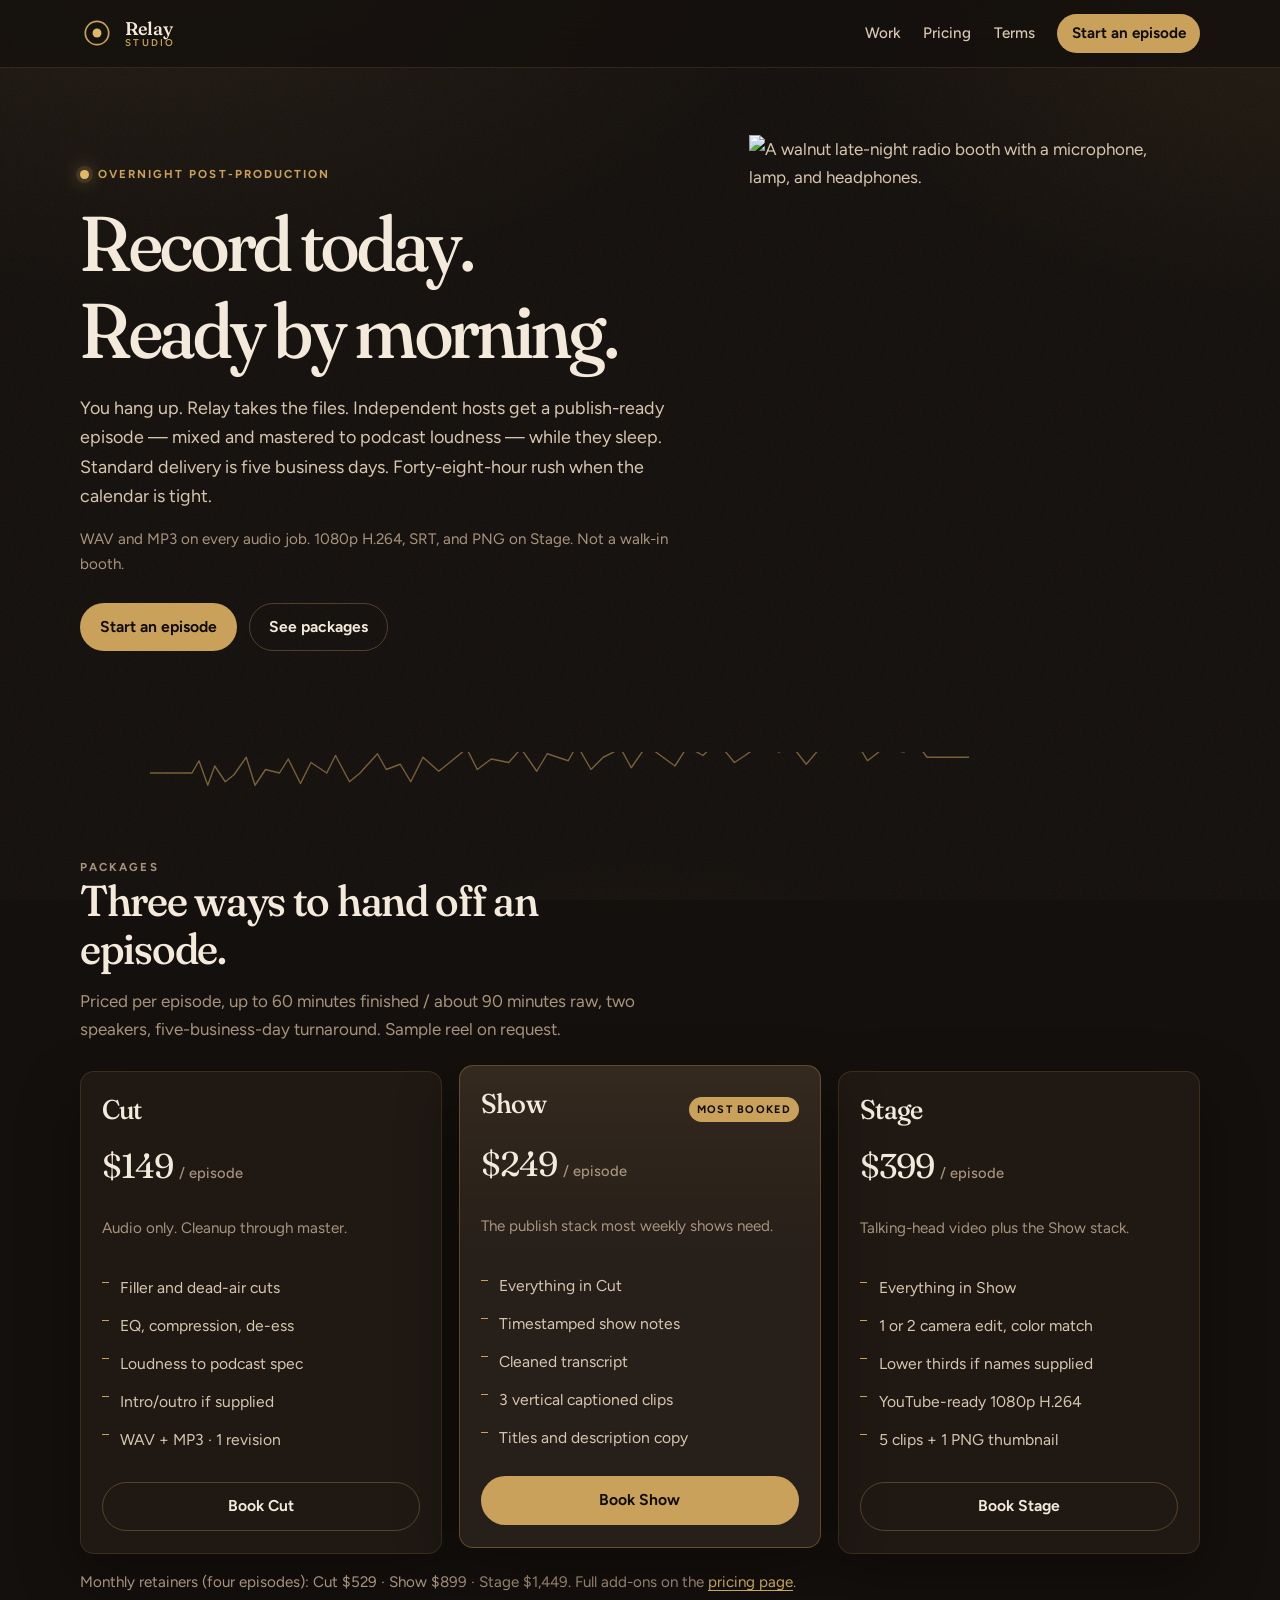
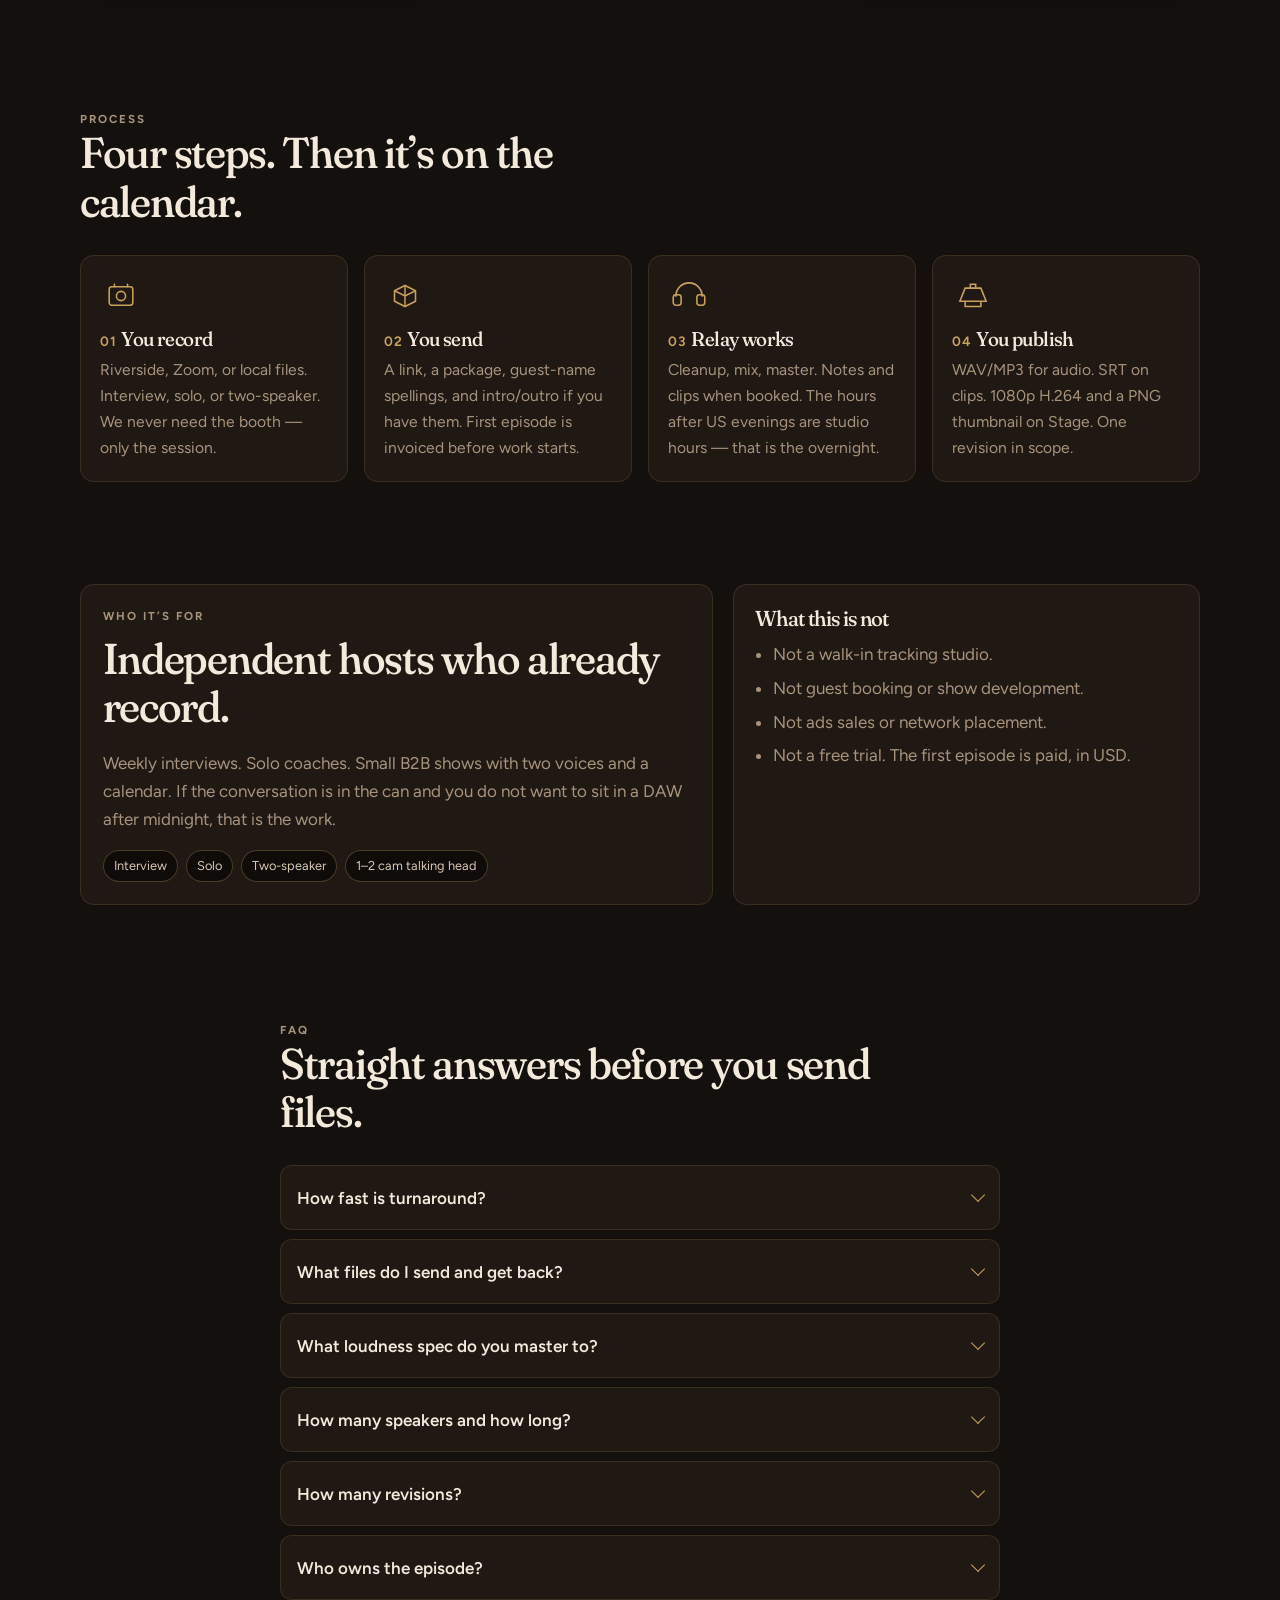
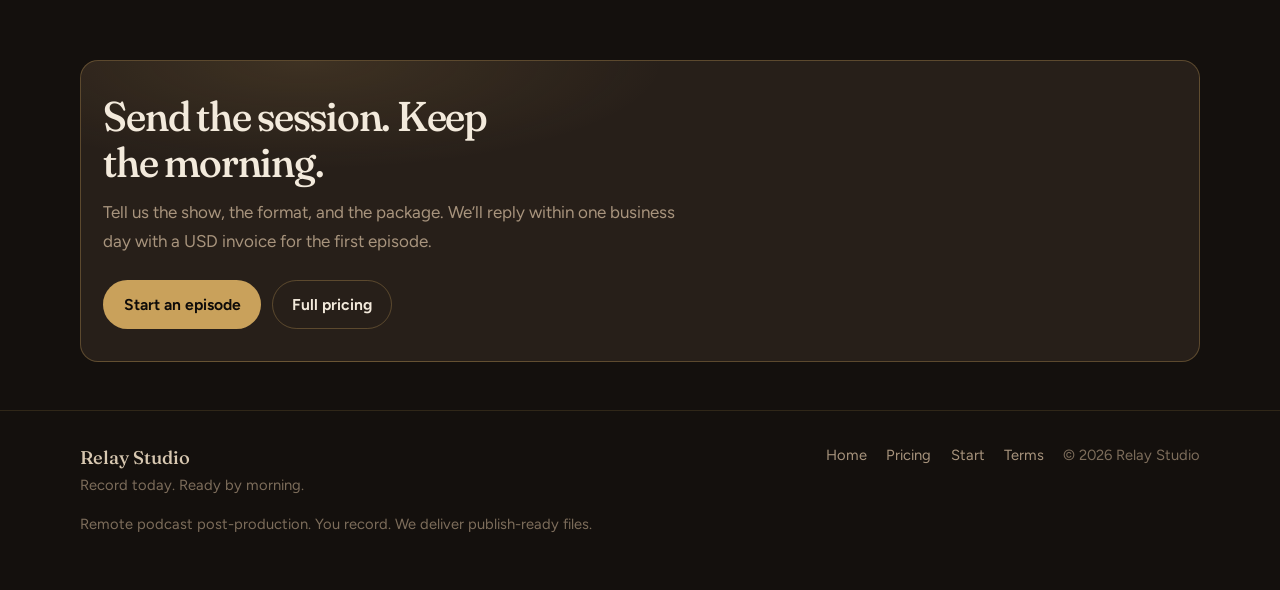
==== index.html @ 802b8adc "Relay Studio podcast production site" ====
<!DOCTYPE html>
<html lang="en">
<head>
  <meta charset="utf-8">
  <meta name="viewport" content="width=device-width, initial-scale=1">
  <title>Relay Studio — Record today. Ready by morning.</title>
  <meta name="description" content="Overnight podcast post-production for independent US hosts. Audio edit, mix, and master to podcast loudness. Notes, clips, and talking-head video when you need them.">
  <meta name="theme-color" content="#14100d">
  <meta property="og:title" content="Relay Studio — Record today. Ready by morning.">
  <meta property="og:description" content="Publish-ready episodes for independent hosts. Mix, master, notes, and clips — delivered on a five-day clock, or in 48 hours.">
  <meta property="og:type" content="website">
  <meta property="og:image" content="og-image.svg">
  <meta name="twitter:card" content="summary">
  <link rel="icon" href="favicon.svg" type="image/svg+xml">
  <link rel="preconnect" href="https://fonts.googleapis.com">
  <link rel="preconnect" href="https://fonts.gstatic.com" crossorigin>
  <link href="https://fonts.googleapis.com/css2?family=Figtree:wght@400;500;600;700&family=Fraunces:opsz,wght,SOFT,WONK@9..144,500;9..144,600;36,500,50,0.7;144,500,60,0.85&display=swap" rel="stylesheet">
  <link rel="stylesheet" href="styles.css">
  <script type="application/ld+json">
  {
    "@context": "https://schema.org",
    "@type": "ProfessionalService",
    "name": "Relay Studio",
    "description": "Remote podcast post-production for independent hosts. Audio edit, mix, master, show notes, clips, and talking-head video.",
    "areaServed": "US",
    "priceRange": "$$"
  }
  </script>
</head>
<body>
  <a class="skip" href="#main">Skip to content</a>
  <header class="site-header">
    <div class="wrap">
      <a class="brand" href="index.html">
        <svg class="brand-mark" viewBox="0 0 32 32" aria-hidden="true">
          <circle cx="16" cy="16" r="11" fill="none" stroke="#c9a15b" stroke-width="1.6"/>
          <circle cx="16" cy="16" r="4.2" fill="#e0b86a"/>
        </svg>
        <span class="brand-name"><strong>Relay</strong><span>Studio</span></span>
      </a>
      <button class="nav-toggle" type="button" data-nav-toggle aria-expanded="false" aria-controls="site-nav" aria-label="Open menu">
        <svg viewBox="0 0 18 18" fill="none" aria-hidden="true"><path d="M3 5h12M3 9h12M3 13h12" stroke="currentColor" stroke-width="1.6" stroke-linecap="round"/></svg>
      </button>
      <nav class="nav" id="site-nav" aria-label="Primary">
        <a href="#work">Work</a>
        <a href="pricing.html">Pricing</a>
        <a href="terms.html">Terms</a>
        <a class="nav-cta" href="start.html">Start an episode</a>
      </nav>
    </div>
  </header>

  <main id="main">
    <section class="hero">
      <div class="wrap hero-grid">
        <div>
          <p class="eyebrow"><span class="lamp" aria-hidden="true"></span> Overnight post-production</p>
          <h1>Record today.<br>Ready by morning.</h1>
          <p class="lede">You hang up. Relay takes the files. Independent hosts get a publish-ready episode — mixed and mastered to podcast loudness — while they sleep. Standard delivery is five business days. Forty-eight-hour rush when the calendar is tight.</p>
          <p class="fine">WAV and MP3 on every audio job. 1080p H.264, SRT, and PNG on Stage. Not a walk-in booth.</p>
          <div class="actions">
            <a class="btn btn-gold" href="start.html">Start an episode</a>
            <a class="btn btn-ghost" href="pricing.html">See packages</a>
          </div>
        </div>
        <div class="hero-art">
          <img src="assets/booth.svg" width="480" height="540" alt="A walnut late-night radio booth with a microphone, lamp, and headphones.">
        </div>
      </div>
    </section>

    <div class="wave-break" aria-hidden="true">
      <svg viewBox="0 0 1120 48" fill="none"><path d="M0 24h48l8-14 10 28 8-22 12 18 10-8 14-20 10 32 12-18 16 4 10-16 14 28 12-24 18 12 10-20 16 30 12-10 20-22 10 18 16-6 12 20 14-28 18 16 10-8 22-18 12 24 16-12 20 4 14-16 18 26 12-20 24 8 10-18 16 28 14-14 20-10 12 22 18-26 10 8 22 16 14-22 18 10 16-16 20 24 12-8 28-20 10 16 18-4 14 18 22-26 16 10 20-8 12 20 18-14 24 4 10-16 16 22h48" stroke="currentColor" stroke-width="1.6" stroke-linejoin="round"/></svg>
    </div>

    <section class="section" id="work">
      <div class="wrap">
        <div class="section-head">
          <p class="kicker">Packages</p>
          <h2>Three ways to hand off an episode.</h2>
          <p>Priced per episode, up to 60 minutes finished / about 90 minutes raw, two speakers, five-business-day turnaround. Sample reel on request.</p>
        </div>
        <div class="pkg-grid">
          <article class="pkg">
            <div class="pkg-top"><h3>Cut</h3></div>
            <p class="price">$149 <small>/ episode</small></p>
            <p class="muted">Audio only. Cleanup through master.</p>
            <ul>
              <li>Filler and dead-air cuts</li>
              <li>EQ, compression, de-ess</li>
              <li>Loudness to podcast spec</li>
              <li>Intro/outro if supplied</li>
              <li>WAV + MP3 · 1 revision</li>
            </ul>
            <a class="btn btn-ghost" href="start.html">Book Cut</a>
          </article>
          <article class="pkg featured">
            <div class="pkg-top"><h3>Show</h3><span class="badge">Most booked</span></div>
            <p class="price">$249 <small>/ episode</small></p>
            <p class="muted">The publish stack most weekly shows need.</p>
            <ul>
              <li>Everything in Cut</li>
              <li>Timestamped show notes</li>
              <li>Cleaned transcript</li>
              <li>3 vertical captioned clips</li>
              <li>Titles and description copy</li>
            </ul>
            <a class="btn btn-gold" href="start.html">Book Show</a>
          </article>
          <article class="pkg">
            <div class="pkg-top"><h3>Stage</h3></div>
            <p class="price">$399 <small>/ episode</small></p>
            <p class="muted">Talking-head video plus the Show stack.</p>
            <ul>
              <li>Everything in Show</li>
              <li>1 or 2 camera edit, color match</li>
              <li>Lower thirds if names supplied</li>
              <li>YouTube-ready 1080p H.264</li>
              <li>5 clips + 1 PNG thumbnail</li>
            </ul>
            <a class="btn btn-ghost" href="start.html">Book Stage</a>
          </article>
        </div>
        <p class="fine">Monthly retainers (four episodes): Cut $529 · Show $899 · Stage $1,449. Full add-ons on the <a href="pricing.html">pricing page</a>.</p>
      </div>
    </section>

    <section class="section">
      <div class="wrap">
        <div class="section-head">
          <p class="kicker">Process</p>
          <h2>Four steps. Then it’s on the calendar.</h2>
        </div>
        <ol class="steps">
          <li class="step">
            <svg class="step-icon" viewBox="0 0 64 64" fill="none" aria-hidden="true">
              <rect x="14" y="18" width="36" height="28" rx="4" stroke="currentColor" stroke-width="2.4"/>
              <circle cx="32" cy="32" r="7" stroke="currentColor" stroke-width="2.4"/>
              <path d="M22 18v-4M42 18v-4" stroke="currentColor" stroke-width="2.4" stroke-linecap="round"/>
            </svg>
            <h3>You record</h3>
            <p>Riverside, Zoom, or local files. Interview, solo, or two-speaker. We never need the booth — only the session.</p>
          </li>
          <li class="step">
            <svg class="step-icon" viewBox="0 0 64 64" fill="none" aria-hidden="true">
              <path d="M16 40V24l16-8 16 8v16l-16 8-16-8z" stroke="currentColor" stroke-width="2.4"/>
              <path d="M32 16v32M16 24l16 8 16-8" stroke="currentColor" stroke-width="2.2"/>
            </svg>
            <h3>You send</h3>
            <p>A link, a package, guest-name spellings, and intro/outro if you have them. First episode is invoiced before work starts.</p>
          </li>
          <li class="step">
            <svg class="step-icon" viewBox="0 0 64 64" fill="none" aria-hidden="true">
              <path d="M12 32c0-11 9-20 20-20s20 9 20 20" stroke="currentColor" stroke-width="2.6" stroke-linecap="round"/>
              <rect x="8" y="30" width="12" height="16" rx="4" stroke="currentColor" stroke-width="2.4"/>
              <rect x="44" y="30" width="12" height="16" rx="4" stroke="currentColor" stroke-width="2.4"/>
            </svg>
            <h3>Relay works</h3>
            <p>Cleanup, mix, master. Notes and clips when booked. The hours after US evenings are studio hours — that is the overnight.</p>
          </li>
          <li class="step">
            <svg class="step-icon" viewBox="0 0 64 64" fill="none" aria-hidden="true">
              <path d="M12 40l8-20h24l8 20H12z" stroke="currentColor" stroke-width="2.4"/>
              <path d="M20 40v8h24v-8M28 20v-6h8v6" stroke="currentColor" stroke-width="2.4"/>
            </svg>
            <h3>You publish</h3>
            <p>WAV/MP3 for audio. SRT on clips. 1080p H.264 and a PNG thumbnail on Stage. One revision in scope.</p>
          </li>
        </ol>
      </div>
    </section>

    <section class="section">
      <div class="wrap split">
        <div class="panel">
          <p class="kicker">Who it’s for</p>
          <h2>Independent hosts who already record.</h2>
          <p>Weekly interviews. Solo coaches. Small B2B shows with two voices and a calendar. If the conversation is in the can and you do not want to sit in a DAW after midnight, that is the work.</p>
          <div class="formats">
            <span class="chip">Interview</span>
            <span class="chip">Solo</span>
            <span class="chip">Two-speaker</span>
            <span class="chip">1–2 cam talking head</span>
          </div>
        </div>
        <div class="panel">
          <h3>What this is not</h3>
          <ul>
            <li>Not a walk-in tracking studio.</li>
            <li>Not guest booking or show development.</li>
            <li>Not ads sales or network placement.</li>
            <li>Not a free trial. The first episode is paid, in USD.</li>
          </ul>
        </div>
      </div>
    </section>

    <section class="section">
      <div class="wrap-narrow">
        <div class="section-head">
          <p class="kicker">FAQ</p>
          <h2>Straight answers before you send files.</h2>
        </div>
        <div class="faq">
          <details>
            <summary>How fast is turnaround?</summary>
            <p>Five business days from a complete handoff — files, names, and package. 48-hour rush is +40%. Relay works the hours after US evenings; that coverage is how rush can land the next morning.</p>
          </details>
          <details>
            <summary>What files do I send and get back?</summary>
            <p>Send a Riverside or Zoom link, or local WAV/MP3/video. Cut returns mixed WAV + MP3, loudness-matched for podcasts, with intro/outro if supplied. Show adds timestamped notes, a cleaned transcript, titles/description, and three vertical captioned clips (MP4 + SRT). Stage adds a 1080p H.264 talking-head master, five clips, and one PNG thumbnail.</p>
          </details>
          <details>
            <summary>What loudness spec do you master to?</summary>
            <p>Common podcast loudness: about −16 LUFS stereo / −19 LUFS mono, true peak under −1 dBTP. Video masters follow YouTube-safe peaks.</p>
          </details>
          <details>
            <summary>How many speakers and how long?</summary>
            <p>Packages assume two speakers and up to 60 minutes finished (about 90 minutes raw). Extra speaker or extra camera is +$79. Extra 30 minutes of raw is +$45.</p>
          </details>
          <details>
            <summary>How many revisions?</summary>
            <p>One revision is in scope. Mix notes and small picture cuts — not a recut of the conversation. Further rounds are quoted.</p>
          </details>
          <details>
            <summary>Who owns the episode?</summary>
            <p>You do. Relay keeps project files for 30 days, then discards them. See <a href="terms.html">terms</a>.</p>
          </details>
        </div>
      </div>
    </section>

    <div class="wrap">
      <section class="cta-band" aria-labelledby="cta-title">
        <h2 id="cta-title">Send the session. Keep the morning.</h2>
        <p>Tell us the show, the format, and the package. We’ll reply within one business day with a USD invoice for the first episode.</p>
        <div class="actions">
          <a class="btn btn-gold" href="start.html">Start an episode</a>
          <a class="btn btn-ghost" href="pricing.html">Full pricing</a>
        </div>
      </section>
    </div>
  </main>

  <footer class="site-footer">
    <div class="wrap foot-grid">
      <div class="foot-brand">
        <strong>Relay Studio</strong>
        Record today. Ready by morning.
        <p>Remote podcast post-production. You record. We deliver publish-ready files.</p>
      </div>
      <nav class="foot-links" aria-label="Footer">
        <a href="index.html">Home</a>
        <a href="pricing.html">Pricing</a>
        <a href="start.html">Start</a>
        <a href="terms.html">Terms</a>
        <span>© <span data-year>2026</span> Relay Studio</span>
      </nav>
    </div>
  </footer>
  <script src="app.js"></script>
</body>
</html>
---- styles.css ----
/* Relay Studio — late-night booth, not a grid, not hospitality cream */
:root {
  --bg: #14100d;
  --bg-deep: #0e0b09;
  --panel: #1f1813;
  --panel-2: #271f19;
  --panel-3: #2f261e;
  --ink: #f3eadc;
  --ink-soft: #d7c7b0;
  --ink-dim: #a8947d;
  --ink-mute: #7d6d5b;
  --gold: #c9a15b;
  --gold-2: #e0b86a;
  --gold-3: #8f6e34;
  --gold-deep: #5c4520;
  --line: rgba(201, 161, 91, 0.16);
  --line-2: rgba(201, 161, 91, 0.32);
  --shadow: 0 24px 60px rgba(0, 0, 0, 0.38);
  --serif: "Fraunces", "Iowan Old Style", "Palatino Linotype", Palatino, serif;
  --sans: "Figtree", "Source Sans 3", "Segoe UI", system-ui, sans-serif;
  --max: 1120px;
  --radius: 14px;
  --header: 4.25rem;
}

*,
*::before,
*::after {
  box-sizing: border-box;
}

html {
  scroll-behavior: smooth;
}

body {
  margin: 0;
  min-height: 100%;
  font-family: var(--sans);
  font-size: 1.0625rem;
  line-height: 1.65;
  color: var(--ink-soft);
  background: var(--bg);
  -webkit-font-smoothing: antialiased;
  text-rendering: optimizeLegibility;
}

body::before {
  content: "";
  position: fixed;
  inset: 0;
  pointer-events: none;
  z-index: 0;
  background:
    radial-gradient(1200px 700px at 12% -10%, rgba(201, 161, 91, 0.09), transparent 55%),
    radial-gradient(900px 600px at 100% 0%, rgba(92, 69, 32, 0.22), transparent 50%),
    radial-gradient(800px 500px at 50% 120%, rgba(201, 161, 91, 0.05), transparent 45%),
    var(--bg);
}

body::after {
  content: "";
  position: fixed;
  inset: 0;
  pointer-events: none;
  z-index: 1;
  opacity: 0.045;
  background-image: url("data:image/svg+xml;utf8,<svg xmlns='http://www.w3.org/2000/svg' width='160' height='160'><filter id='n'><feTurbulence type='fractalNoise' baseFrequency='0.85' numOctaves='4' stitchTiles='stitch'/></filter><rect width='100%' height='100%' filter='url(%23n)'/></svg>");
}

img,
svg {
  max-width: 100%;
  display: block;
}

a {
  color: var(--gold-2);
  text-decoration-thickness: 1px;
  text-underline-offset: 0.18em;
}

a:hover {
  color: var(--ink);
}

:focus-visible {
  outline: 2px solid var(--gold);
  outline-offset: 3px;
}

.skip {
  position: absolute;
  left: 1rem;
  top: -4rem;
  z-index: 80;
  background: var(--gold);
  color: var(--bg-deep);
  padding: 0.55rem 0.9rem;
  font-weight: 600;
  border-radius: 8px;
}

.skip:focus {
  top: 1rem;
}

.wrap {
  width: min(var(--max), calc(100% - 2rem));
  margin-inline: auto;
}

.wrap-narrow {
  width: min(720px, calc(100% - 2rem));
  margin-inline: auto;
}

/* Header */
.site-header {
  position: sticky;
  top: 0;
  z-index: 50;
  height: var(--header);
  display: flex;
  align-items: center;
  border-bottom: 1px solid var(--line);
  background: rgba(20, 16, 13, 0.78);
  backdrop-filter: blur(16px) saturate(1.2);
}

.site-header .wrap {
  display: flex;
  align-items: center;
  justify-content: space-between;
  gap: 1rem;
  width: min(var(--max), calc(100% - 2rem));
}

.brand {
  display: flex;
  align-items: center;
  gap: 0.7rem;
  color: var(--ink);
  text-decoration: none;
}

.brand:hover {
  color: var(--ink);
}

.brand-mark {
  width: 34px;
  height: 34px;
  flex: 0 0 auto;
}

.brand-name {
  display: flex;
  flex-direction: column;
  line-height: 1.05;
}

.brand-name strong {
  font-family: var(--serif);
  font-weight: 550;
  font-size: 1.15rem;
  letter-spacing: -0.02em;
  font-variation-settings: "SOFT" 40, "WONK" 0.4, "opsz" 36;
}

.brand-name span {
  font-size: 0.62rem;
  letter-spacing: 0.22em;
  text-transform: uppercase;
  color: var(--gold);
  font-weight: 600;
}

.nav-toggle {
  display: inline-flex;
  align-items: center;
  justify-content: center;
  width: 2.6rem;
  height: 2.6rem;
  border: 1px solid var(--line-2);
  background: var(--panel);
  color: var(--ink);
  border-radius: 8px;
  cursor: pointer;
}

.nav-toggle svg {
  width: 18px;
  height: 18px;
}

.nav {
  display: none;
  align-items: center;
  gap: 1.4rem;
}

.nav a {
  color: var(--ink-soft);
  text-decoration: none;
  font-size: 0.95rem;
  font-weight: 500;
}

.nav a:hover,
.nav a[aria-current="page"] {
  color: var(--ink);
}

.nav a[aria-current="page"] {
  box-shadow: inset 0 -1px 0 var(--gold);
}

.nav .nav-cta {
  display: inline-flex;
  align-items: center;
  padding: 0.45rem 0.9rem;
  border-radius: 999px;
  background: var(--gold);
  color: var(--bg-deep);
  font-weight: 650;
  text-decoration: none;
  box-shadow: none;
}

.nav .nav-cta:hover {
  background: var(--gold-2);
  color: var(--bg-deep);
}

body.nav-open .nav {
  display: flex;
  position: absolute;
  top: var(--header);
  left: 0;
  right: 0;
  flex-direction: column;
  align-items: stretch;
  gap: 0;
  padding: 0.5rem 1rem 1rem;
  background: rgba(20, 16, 13, 0.96);
  border-bottom: 1px solid var(--line);
}

body.nav-open .nav a {
  padding: 0.75rem 0.4rem;
  border-bottom: 1px solid var(--line);
}

body.nav-open .nav .nav-cta {
  margin-top: 0.6rem;
  justify-content: center;
  border-bottom: 0;
}

@media (min-width: 860px) {
  .nav-toggle {
    display: none;
  }

  .nav {
    display: flex;
  }
}

/* Buttons */
.btn {
  display: inline-flex;
  align-items: center;
  justify-content: center;
  gap: 0.45rem;
  min-height: 2.85rem;
  padding: 0.65rem 1.2rem;
  border-radius: 999px;
  border: 1px solid transparent;
  font-family: var(--sans);
  font-weight: 650;
  font-size: 0.98rem;
  text-decoration: none;
  cursor: pointer;
}

.btn-gold {
  background: var(--gold);
  color: var(--bg-deep);
}

.btn-gold:hover {
  background: var(--gold-2);
  color: var(--bg-deep);
}

.btn-ghost {
  background: transparent;
  color: var(--ink);
  border-color: var(--line-2);
}

.btn-ghost:hover {
  border-color: var(--gold);
  color: var(--gold-2);
}

.actions {
  display: flex;
  flex-wrap: wrap;
  gap: 0.7rem;
  margin-top: 1.6rem;
}

/* Hero */
.hero {
  position: relative;
  z-index: 2;
  padding: 2.6rem 0 3.2rem;
}

.hero-grid {
  display: grid;
  gap: 2rem;
  align-items: center;
}

.eyebrow {
  display: inline-flex;
  align-items: center;
  gap: 0.55rem;
  color: var(--gold);
  font-size: 0.72rem;
  font-weight: 700;
  letter-spacing: 0.18em;
  text-transform: uppercase;
  margin: 0 0 1rem;
}

.lamp {
  width: 0.55rem;
  height: 0.55rem;
  border-radius: 50%;
  background: var(--gold-2);
  box-shadow: 0 0 0 4px rgba(201, 161, 91, 0.15), 0 0 18px var(--gold);
}

h1,
h2,
h3 {
  font-family: var(--serif);
  color: var(--ink);
  font-weight: 500;
  letter-spacing: -0.03em;
  line-height: 1.12;
  margin: 0;
  font-variation-settings: "SOFT" 50, "WONK" 0.7, "opsz" 72;
}

h1 {
  font-size: clamp(2.5rem, 8vw, 4.85rem);
  max-width: 11em;
  font-variation-settings: "SOFT" 60, "WONK" 0.85, "opsz" 144;
}

.lede {
  margin: 1.15rem 0 0;
  max-width: 38rem;
  font-size: 1.12rem;
  color: var(--ink-soft);
}

.fine {
  margin: 1rem 0 0;
  color: var(--ink-dim);
  font-size: 0.95rem;
}

.hero-art {
  position: relative;
  justify-self: center;
  width: min(100%, 420px);
}

.hero-art svg {
  width: 100%;
  height: auto;
  filter: drop-shadow(0 30px 50px rgba(0, 0, 0, 0.45));
}

@media (min-width: 900px) {
  .hero {
    padding: 4.2rem 0 4.8rem;
  }

  .hero-grid {
    grid-template-columns: 1.1fr 0.9fr;
    gap: 3rem;
  }
}

/* Sections */
.section {
  position: relative;
  z-index: 2;
  padding: 3.2rem 0;
}

.section-head {
  max-width: 38rem;
  margin-bottom: 1.8rem;
}

.kicker {
  margin: 0 0 0.55rem;
  color: var(--gold);
  font-size: 0.72rem;
  font-weight: 700;
  letter-spacing: 0.18em;
  text-transform: uppercase;
}

.section h2 {
  font-size: clamp(1.85rem, 4vw, 2.7rem);
}

.section-head p {
  margin: 0.8rem 0 0;
  color: var(--ink-dim);
}

.rule {
  height: 1px;
  background: linear-gradient(90deg, var(--line-2), transparent 80%);
  border: 0;
  margin: 0;
}

/* Packages */
.pkg-grid {
  display: grid;
  gap: 1rem;
}

.pkg {
  background: var(--panel);
  border: 1px solid var(--line);
  border-radius: var(--radius);
  padding: 1.35rem 1.3rem 1.4rem;
  display: flex;
  flex-direction: column;
  min-height: 100%;
  box-shadow: var(--shadow);
}

.pkg.featured {
  border-color: var(--line-2);
  background:
    linear-gradient(180deg, rgba(201, 161, 91, 0.08), transparent 38%),
    var(--panel-2);
}

.pkg-top {
  display: flex;
  justify-content: space-between;
  align-items: baseline;
  gap: 0.75rem;
}

.pkg h3 {
  font-size: 1.7rem;
}

.badge {
  font-size: 0.68rem;
  letter-spacing: 0.12em;
  text-transform: uppercase;
  font-weight: 700;
  color: var(--bg-deep);
  background: var(--gold);
  border-radius: 999px;
  padding: 0.22rem 0.5rem;
}

.price {
  margin: 0.85rem 0 0.35rem;
  font-family: var(--serif);
  font-size: 2.15rem;
  color: var(--ink);
  letter-spacing: -0.03em;
  font-variation-settings: "SOFT" 30, "opsz" 36;
}

.price small {
  font-family: var(--sans);
  font-size: 0.92rem;
  color: var(--ink-dim);
  font-weight: 500;
  letter-spacing: 0;
}

.pkg ul {
  margin: 0.8rem 0 1.2rem;
  padding: 0;
  list-style: none;
  flex: 1;
}

.pkg li {
  position: relative;
  padding: 0.38rem 0 0.38rem 1.15rem;
  color: var(--ink-soft);
  font-size: 0.98rem;
}

.pkg li::before {
  content: "";
  position: absolute;
  left: 0;
  top: 0.85rem;
  width: 0.45rem;
  height: 1px;
  background: var(--gold);
}

.pkg .btn {
  align-self: stretch;
}

@media (min-width: 860px) {
  .pkg-grid {
    grid-template-columns: repeat(3, 1fr);
    gap: 1.1rem;
  }

  .pkg.featured {
    transform: translateY(-6px);
  }
}

/* Process */
.steps {
  display: grid;
  gap: 1rem;
  counter-reset: step;
  list-style: none;
  margin: 0;
  padding: 0;
}

.step {
  background: var(--panel);
  border: 1px solid var(--line);
  border-radius: var(--radius);
  padding: 1.2rem 1.2rem 1.25rem;
}

.step-icon {
  width: 42px;
  height: 42px;
  margin-bottom: 0.7rem;
  color: var(--gold);
}

.step h3 {
  font-size: 1.25rem;
  margin-bottom: 0.4rem;
}

.step h3::before {
  counter-increment: step;
  content: "0" counter(step) "  ";
  font-size: 0.85rem;
  color: var(--gold);
  letter-spacing: 0.08em;
  font-family: var(--sans);
  font-weight: 650;
}

.step p {
  margin: 0;
  color: var(--ink-dim);
  font-size: 0.98rem;
}

@media (min-width: 860px) {
  .steps {
    grid-template-columns: repeat(4, 1fr);
  }
}

/* Audience */
.split {
  display: grid;
  gap: 1.5rem;
}

.panel {
  background: var(--panel);
  border: 1px solid var(--line);
  border-radius: var(--radius);
  padding: 1.4rem 1.35rem;
}

.panel h3 {
  font-size: 1.35rem;
  margin-bottom: 0.55rem;
}

.panel p,
.panel li {
  color: var(--ink-dim);
}

.panel ul {
  margin: 0.4rem 0 0;
  padding-left: 1.1rem;
}

.panel li + li {
  margin-top: 0.35rem;
}

@media (min-width: 800px) {
  .split {
    grid-template-columns: 1.15fr 0.85fr;
    gap: 1.25rem;
    align-items: stretch;
  }
}

.formats {
  display: flex;
  flex-wrap: wrap;
  gap: 0.45rem;
  margin-top: 1rem;
}

.chip {
  font-size: 0.8rem;
  color: var(--ink-soft);
  border: 1px solid var(--line-2);
  border-radius: 999px;
  padding: 0.28rem 0.65rem;
  background: var(--bg-deep);
}

/* FAQ */
.faq {
  display: grid;
  gap: 0.55rem;
}

.faq details {
  background: var(--panel);
  border: 1px solid var(--line);
  border-radius: 12px;
  padding: 0.15rem 1rem;
}

.faq summary {
  cursor: pointer;
  list-style: none;
  padding: 0.95rem 1.6rem 0.95rem 0;
  font-weight: 600;
  color: var(--ink);
  position: relative;
}

.faq summary::-webkit-details-marker {
  display: none;
}

.faq summary::after {
  content: "";
  position: absolute;
  right: 0;
  top: 1.35rem;
  width: 10px;
  height: 10px;
  border-right: 1.5px solid var(--gold);
  border-bottom: 1.5px solid var(--gold);
  transform: rotate(45deg);
}

.faq details[open] summary::after {
  top: 1.5rem;
  transform: rotate(225deg);
}

.faq details p {
  margin: 0 0 1rem;
  color: var(--ink-dim);
}

/* CTA band */
.cta-band {
  margin: 0.5rem 0 3rem;
  background:
    radial-gradient(600px 180px at 20% 0%, rgba(201, 161, 91, 0.14), transparent 60%),
    var(--panel-2);
  border: 1px solid var(--line-2);
  border-radius: calc(var(--radius) + 4px);
  padding: 2rem 1.4rem;
  text-align: left;
}

.cta-band h2 {
  font-size: clamp(1.8rem, 4vw, 2.6rem);
  max-width: 16ch;
}

.cta-band p {
  margin: 0.8rem 0 0;
  max-width: 36rem;
  color: var(--ink-dim);
}

/* Page hero (interior) */
.page-hero {
  position: relative;
  z-index: 2;
  padding: 2.6rem 0 1.4rem;
}

.page-hero h1 {
  font-size: clamp(2.2rem, 6vw, 3.6rem);
  max-width: 16ch;
}

.page-hero .lede {
  font-size: 1.08rem;
}

.note {
  margin: 1.4rem 0 0;
  padding: 0.95rem 1rem;
  border-left: 2px solid var(--gold);
  background: rgba(201, 161, 91, 0.06);
  color: var(--ink-soft);
  font-size: 0.98rem;
}

/* Pricing extras */
.table-wrap {
  overflow-x: auto;
  border: 1px solid var(--line);
  border-radius: var(--radius);
  background: var(--panel);
}

table {
  width: 100%;
  border-collapse: collapse;
  min-width: 520px;
}

th,
td {
  text-align: left;
  padding: 0.9rem 1.1rem;
  border-bottom: 1px solid var(--line);
  vertical-align: top;
}

th {
  font-size: 0.72rem;
  letter-spacing: 0.14em;
  text-transform: uppercase;
  color: var(--gold);
  font-weight: 700;
}

td strong {
  color: var(--ink);
  font-weight: 650;
}

tr:last-child td {
  border-bottom: 0;
}

.price-cell {
  font-family: var(--serif);
  color: var(--ink);
  font-size: 1.2rem;
  white-space: nowrap;
}

.two-col {
  display: grid;
  gap: 1.1rem;
}

@media (min-width: 800px) {
  .two-col {
    grid-template-columns: 1fr 1fr;
  }
}

.muted {
  color: var(--ink-dim);
  font-size: 0.95rem;
}

/* Form */
.form {
  display: grid;
  gap: 1rem;
  background: var(--panel);
  border: 1px solid var(--line);
  border-radius: calc(var(--radius) + 2px);
  padding: 1.3rem 1.2rem 1.4rem;
}

.form-row {
  display: grid;
  gap: 1rem;
}

@media (min-width: 700px) {
  .form-row {
    grid-template-columns: 1fr 1fr;
  }
}

label {
  display: grid;
  gap: 0.4rem;
  font-size: 0.82rem;
  font-weight: 650;
  letter-spacing: 0.04em;
  text-transform: uppercase;
  color: var(--ink-dim);
}

input,
select,
textarea {
  font: inherit;
  text-transform: none;
  letter-spacing: 0;
  font-weight: 450;
  color: var(--ink);
  background: var(--bg-deep);
  border: 1px solid var(--line-2);
  border-radius: 10px;
  padding: 0.7rem 0.8rem;
  width: 100%;
}

textarea {
  min-height: 8rem;
  resize: vertical;
}

input:focus,
select:focus,
textarea:focus {
  outline: none;
  border-color: var(--gold);
  box-shadow: 0 0 0 3px rgba(201, 161, 91, 0.18);
}

.form .btn {
  justify-self: start;
  margin-top: 0.3rem;
}

.form-hint {
  margin: 0;
  font-size: 0.9rem;
  color: var(--ink-mute);
  text-transform: none;
  letter-spacing: 0;
  font-weight: 450;
}

.error {
  color: #e2b7a0;
  font-size: 0.88rem;
  margin: 0;
}

.success {
  display: none;
  background: var(--panel);
  border: 1px solid var(--line-2);
  border-radius: var(--radius);
  padding: 1.6rem 1.4rem;
}

.success.is-visible {
  display: block;
}

.form.is-hidden {
  display: none;
}

.success h2 {
  font-size: 2rem;
  margin-bottom: 0.5rem;
}

.summary {
  margin: 1rem 0;
  padding: 1rem;
  background: var(--bg-deep);
  border-radius: 10px;
  white-space: pre-wrap;
  font-family: ui-monospace, "Nimbus Mono PS", monospace;
  font-size: 0.85rem;
  color: var(--ink-soft);
  line-height: 1.5;
}

.legal {
  position: relative;
  z-index: 2;
  padding-bottom: 3rem;
}

.legal h2 {
  font-size: 1.35rem;
  margin: 1.8rem 0 0.5rem;
}

.legal p,
.legal li {
  color: var(--ink-dim);
}

.legal ul {
  padding-left: 1.15rem;
}

/* Footer */
.site-footer {
  position: relative;
  z-index: 2;
  border-top: 1px solid var(--line);
  padding: 2rem 0 2.4rem;
  color: var(--ink-mute);
  font-size: 0.92rem;
}

.foot-grid {
  display: grid;
  gap: 1.2rem;
}

.foot-brand strong {
  display: block;
  font-family: var(--serif);
  color: var(--ink-soft);
  font-size: 1.15rem;
  font-weight: 500;
}

.foot-links {
  display: flex;
  flex-wrap: wrap;
  gap: 0.9rem 1.2rem;
}

.foot-links a {
  color: var(--ink-dim);
  text-decoration: none;
}

.foot-links a:hover {
  color: var(--gold-2);
}

@media (min-width: 800px) {
  .foot-grid {
    grid-template-columns: 1.4fr 1fr;
    align-items: start;
  }

  .foot-links {
    justify-content: end;
  }
}

.wave-break {
  width: min(var(--max), calc(100% - 2rem));
  margin: 0 auto;
  color: var(--gold);
  opacity: 0.55;
}

.wave-break svg {
  width: 100%;
  height: 42px;
}

@media (prefers-reduced-motion: reduce) {
  html {
    scroll-behavior: auto;
  }

  .pkg.featured {
    transform: none;
  }
}
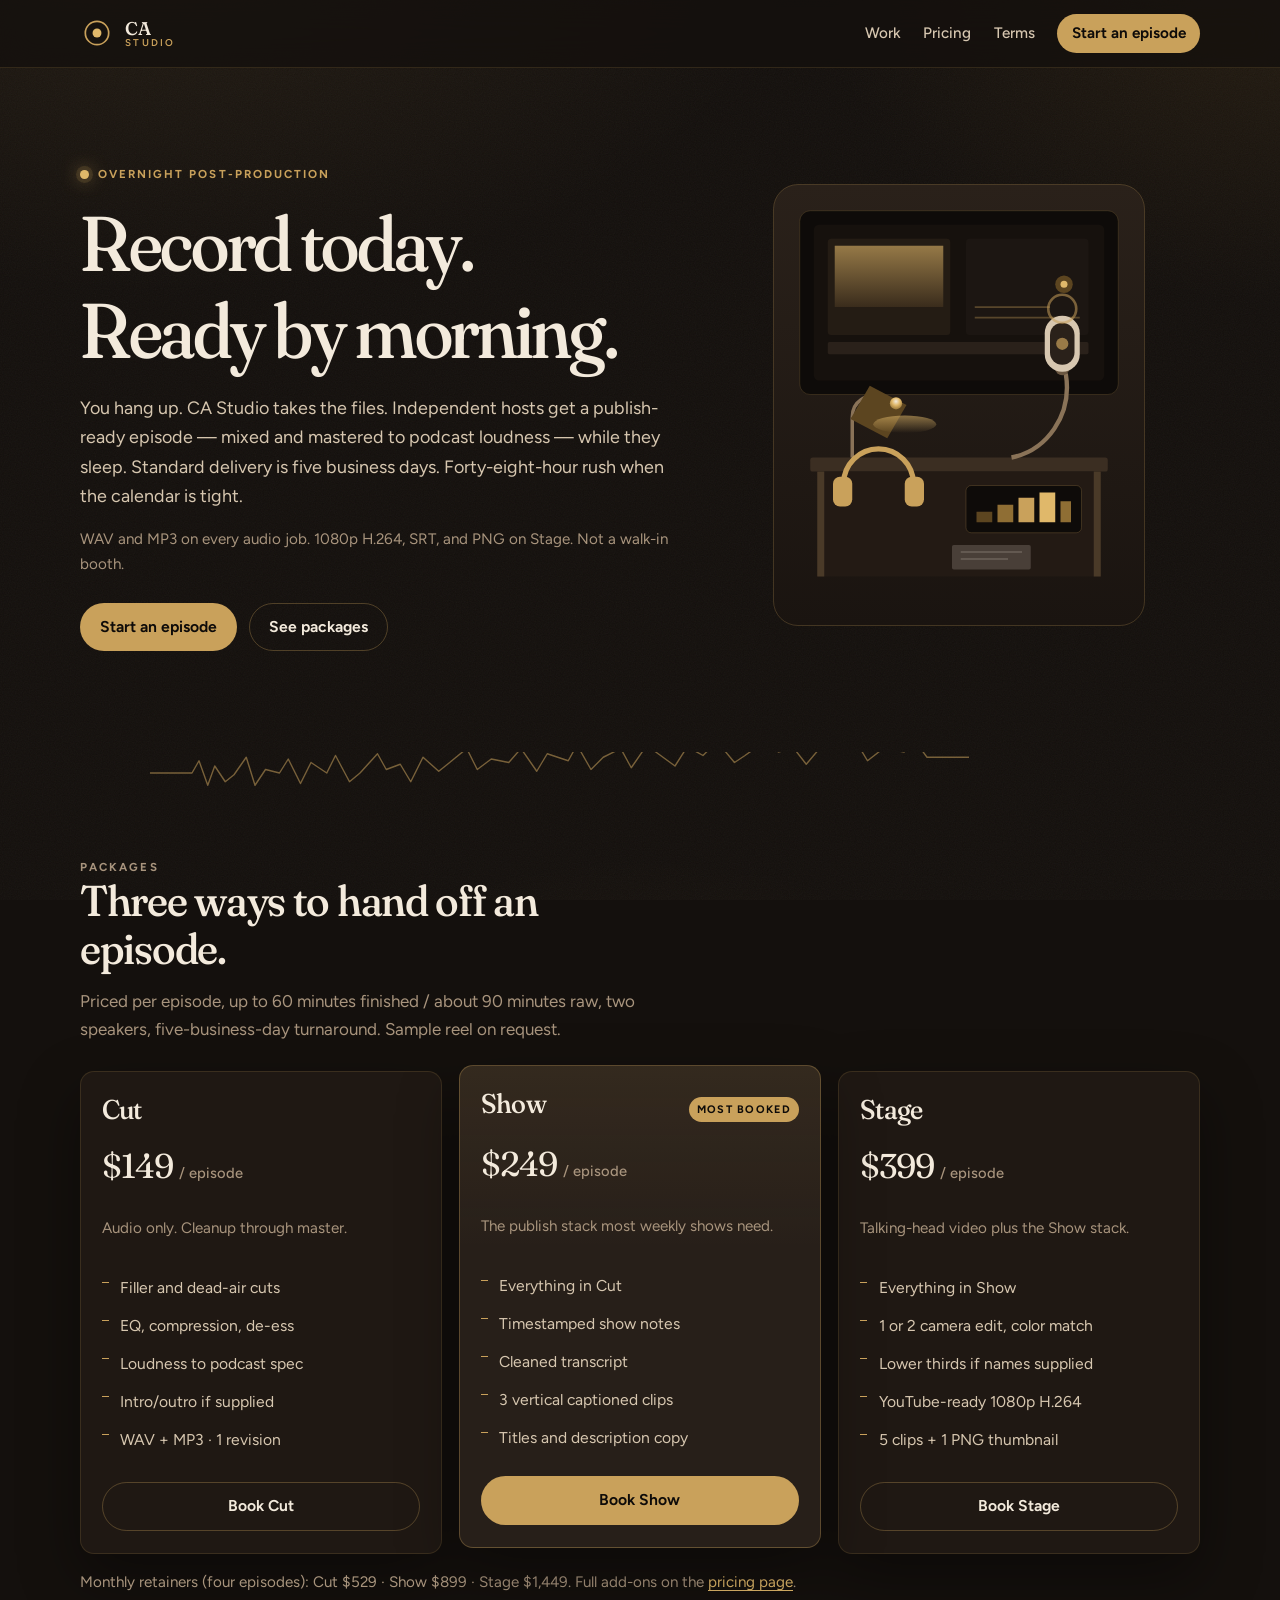
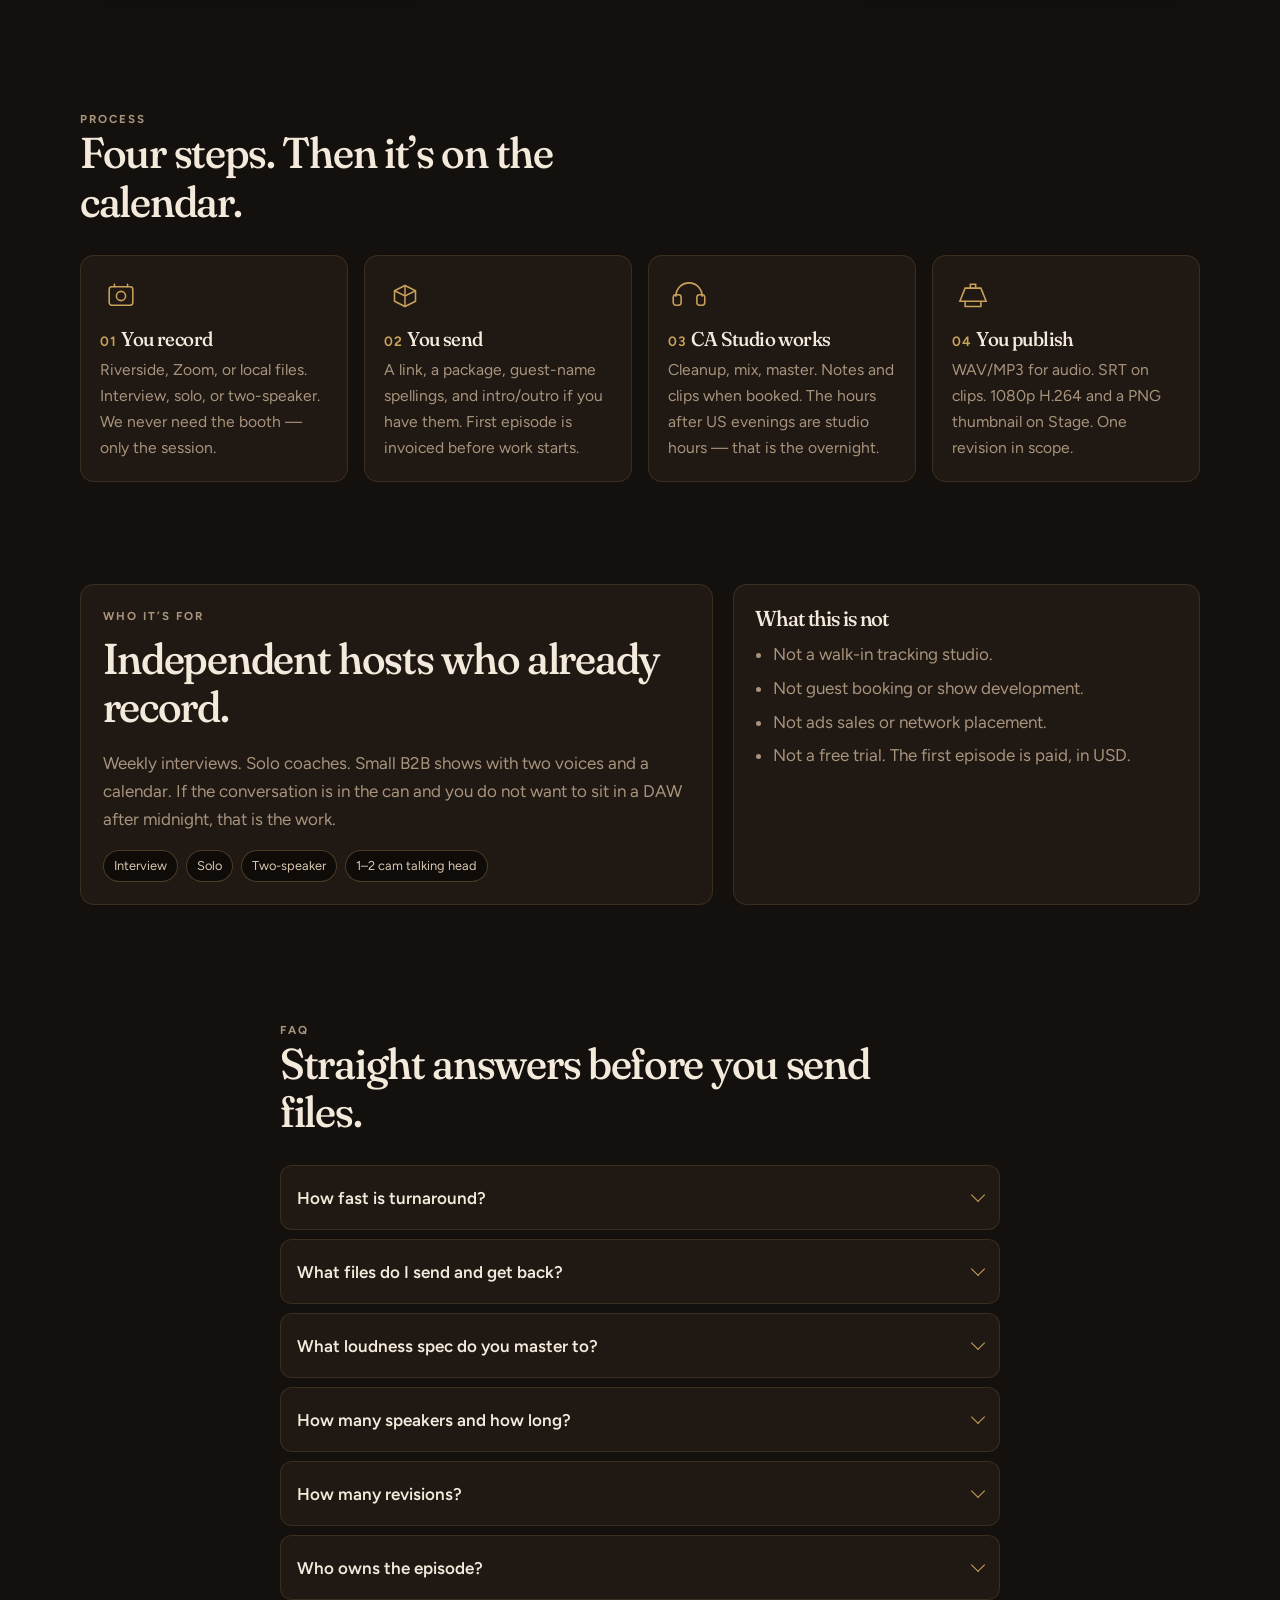
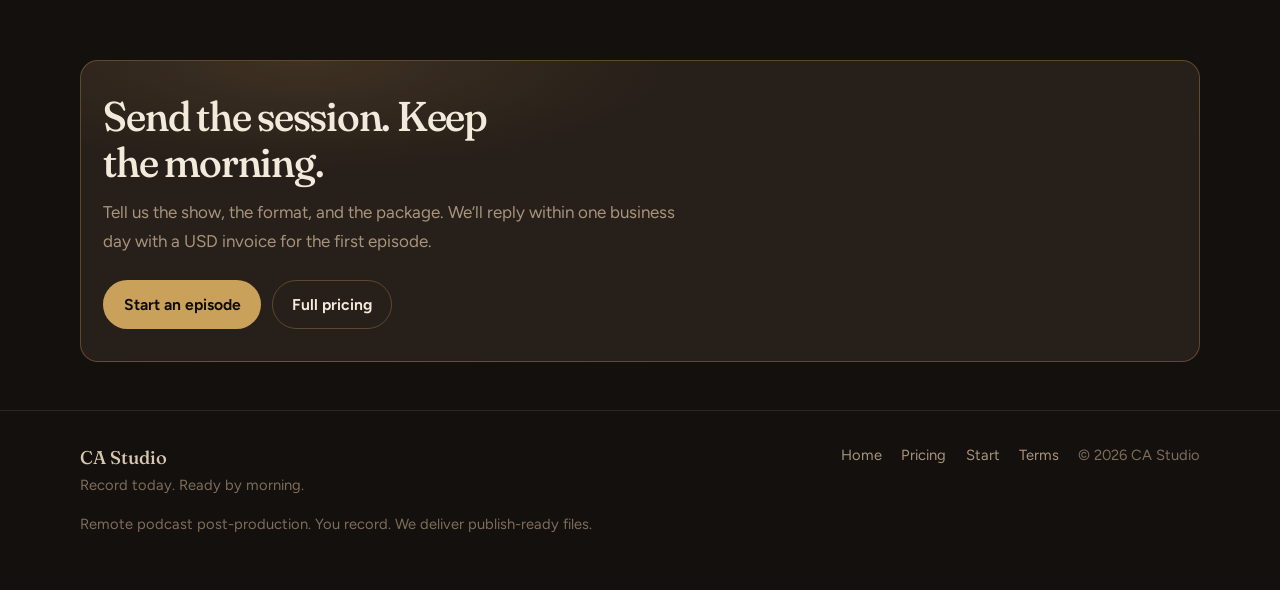
==== commit 389e66b7: "Rename brand to CA Studio" ====
--- a/index.html
+++ b/index.html
@@ -3,10 +3,10 @@
 <head>
   <meta charset="utf-8">
   <meta name="viewport" content="width=device-width, initial-scale=1">
-  <title>Relay Studio — Record today. Ready by morning.</title>
+  <title>CA Studio — Record today. Ready by morning.</title>
   <meta name="description" content="Overnight podcast post-production for independent US hosts. Audio edit, mix, and master to podcast loudness. Notes, clips, and talking-head video when you need them.">
   <meta name="theme-color" content="#14100d">
-  <meta property="og:title" content="Relay Studio — Record today. Ready by morning.">
+  <meta property="og:title" content="CA Studio — Record today. Ready by morning.">
   <meta property="og:description" content="Publish-ready episodes for independent hosts. Mix, master, notes, and clips — delivered on a five-day clock, or in 48 hours.">
   <meta property="og:type" content="website">
   <meta property="og:image" content="og-image.svg">
@@ -20,7 +20,7 @@
   {
     "@context": "https://schema.org",
     "@type": "ProfessionalService",
-    "name": "Relay Studio",
+    "name": "CA Studio",
     "description": "Remote podcast post-production for independent hosts. Audio edit, mix, master, show notes, clips, and talking-head video.",
     "areaServed": "US",
     "priceRange": "$$"
@@ -36,7 +36,7 @@
           <circle cx="16" cy="16" r="11" fill="none" stroke="#c9a15b" stroke-width="1.6"/>
           <circle cx="16" cy="16" r="4.2" fill="#e0b86a"/>
         </svg>
-        <span class="brand-name"><strong>Relay</strong><span>Studio</span></span>
+        <span class="brand-name"><strong>CA</strong><span>Studio</span></span>
       </a>
       <button class="nav-toggle" type="button" data-nav-toggle aria-expanded="false" aria-controls="site-nav" aria-label="Open menu">
         <svg viewBox="0 0 18 18" fill="none" aria-hidden="true"><path d="M3 5h12M3 9h12M3 13h12" stroke="currentColor" stroke-width="1.6" stroke-linecap="round"/></svg>
@@ -56,7 +56,7 @@
         <div>
           <p class="eyebrow"><span class="lamp" aria-hidden="true"></span> Overnight post-production</p>
           <h1>Record today.<br>Ready by morning.</h1>
-          <p class="lede">You hang up. Relay takes the files. Independent hosts get a publish-ready episode — mixed and mastered to podcast loudness — while they sleep. Standard delivery is five business days. Forty-eight-hour rush when the calendar is tight.</p>
+          <p class="lede">You hang up. CA Studio takes the files. Independent hosts get a publish-ready episode — mixed and mastered to podcast loudness — while they sleep. Standard delivery is five business days. Forty-eight-hour rush when the calendar is tight.</p>
           <p class="fine">WAV and MP3 on every audio job. 1080p H.264, SRT, and PNG on Stage. Not a walk-in booth.</p>
           <div class="actions">
             <a class="btn btn-gold" href="start.html">Start an episode</a>
@@ -155,7 +155,7 @@
               <rect x="8" y="30" width="12" height="16" rx="4" stroke="currentColor" stroke-width="2.4"/>
               <rect x="44" y="30" width="12" height="16" rx="4" stroke="currentColor" stroke-width="2.4"/>
             </svg>
-            <h3>Relay works</h3>
+            <h3>CA Studio works</h3>
             <p>Cleanup, mix, master. Notes and clips when booked. The hours after US evenings are studio hours — that is the overnight.</p>
           </li>
           <li class="step">
@@ -204,7 +204,7 @@
         <div class="faq">
           <details>
             <summary>How fast is turnaround?</summary>
-            <p>Five business days from a complete handoff — files, names, and package. 48-hour rush is +40%. Relay works the hours after US evenings; that coverage is how rush can land the next morning.</p>
+            <p>Five business days from a complete handoff — files, names, and package. 48-hour rush is +40%. CA Studio works the hours after US evenings; that coverage is how rush can land the next morning.</p>
           </details>
           <details>
             <summary>What files do I send and get back?</summary>
@@ -224,7 +224,7 @@
           </details>
           <details>
             <summary>Who owns the episode?</summary>
-            <p>You do. Relay keeps project files for 30 days, then discards them. See <a href="terms.html">terms</a>.</p>
+            <p>You do. CA Studio keeps project files for 30 days, then discards them. See <a href="terms.html">terms</a>.</p>
           </details>
         </div>
       </div>
@@ -245,7 +245,7 @@
   <footer class="site-footer">
     <div class="wrap foot-grid">
       <div class="foot-brand">
-        <strong>Relay Studio</strong>
+        <strong>CA Studio</strong>
         Record today. Ready by morning.
         <p>Remote podcast post-production. You record. We deliver publish-ready files.</p>
       </div>
@@ -254,7 +254,7 @@
         <a href="pricing.html">Pricing</a>
         <a href="start.html">Start</a>
         <a href="terms.html">Terms</a>
-        <span>© <span data-year>2026</span> Relay Studio</span>
+        <span>© <span data-year>2026</span> CA Studio</span>
       </nav>
     </div>
   </footer>
--- a/styles.css
+++ b/styles.css
@@ -1,4 +1,4 @@
-/* Relay Studio — late-night booth, not a grid, not hospitality cream */
+/* CA Studio — late-night booth, not a grid, not hospitality cream */
 :root {
   --bg: #14100d;
   --bg-deep: #0e0b09;
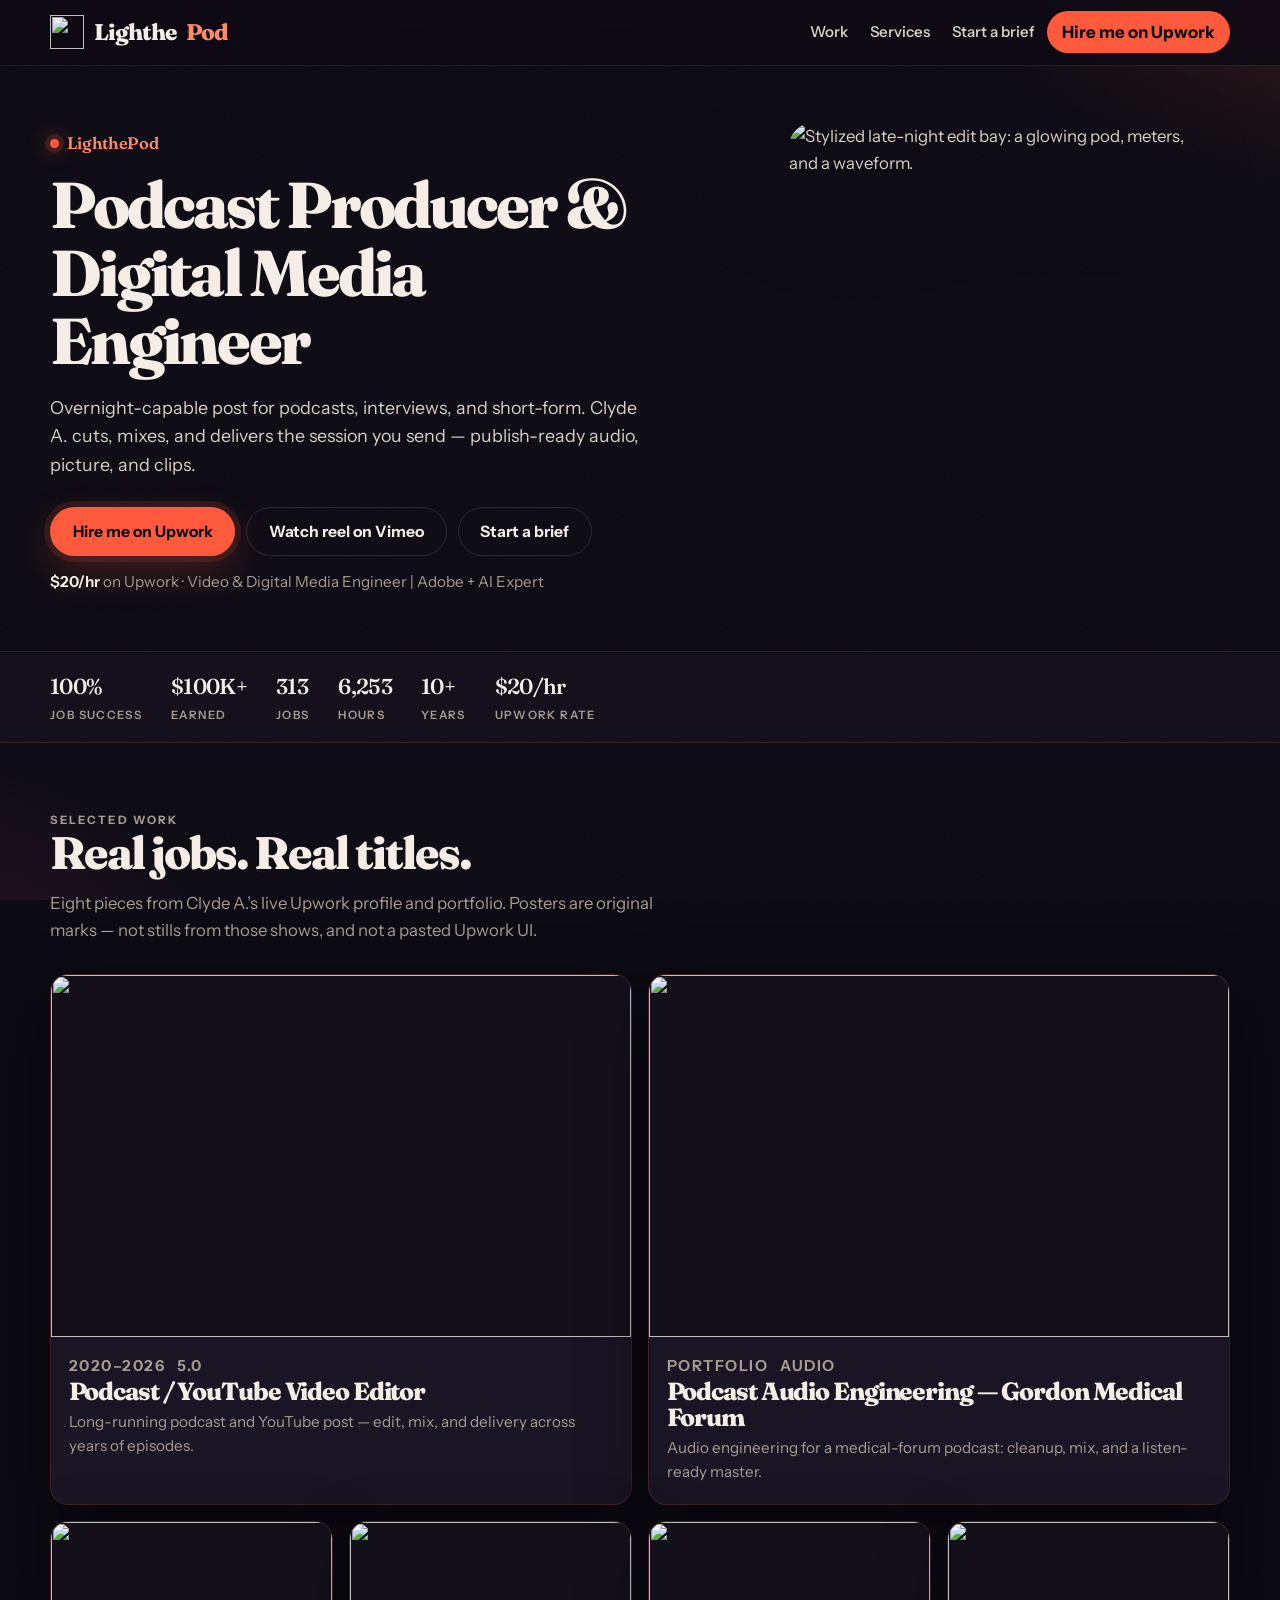
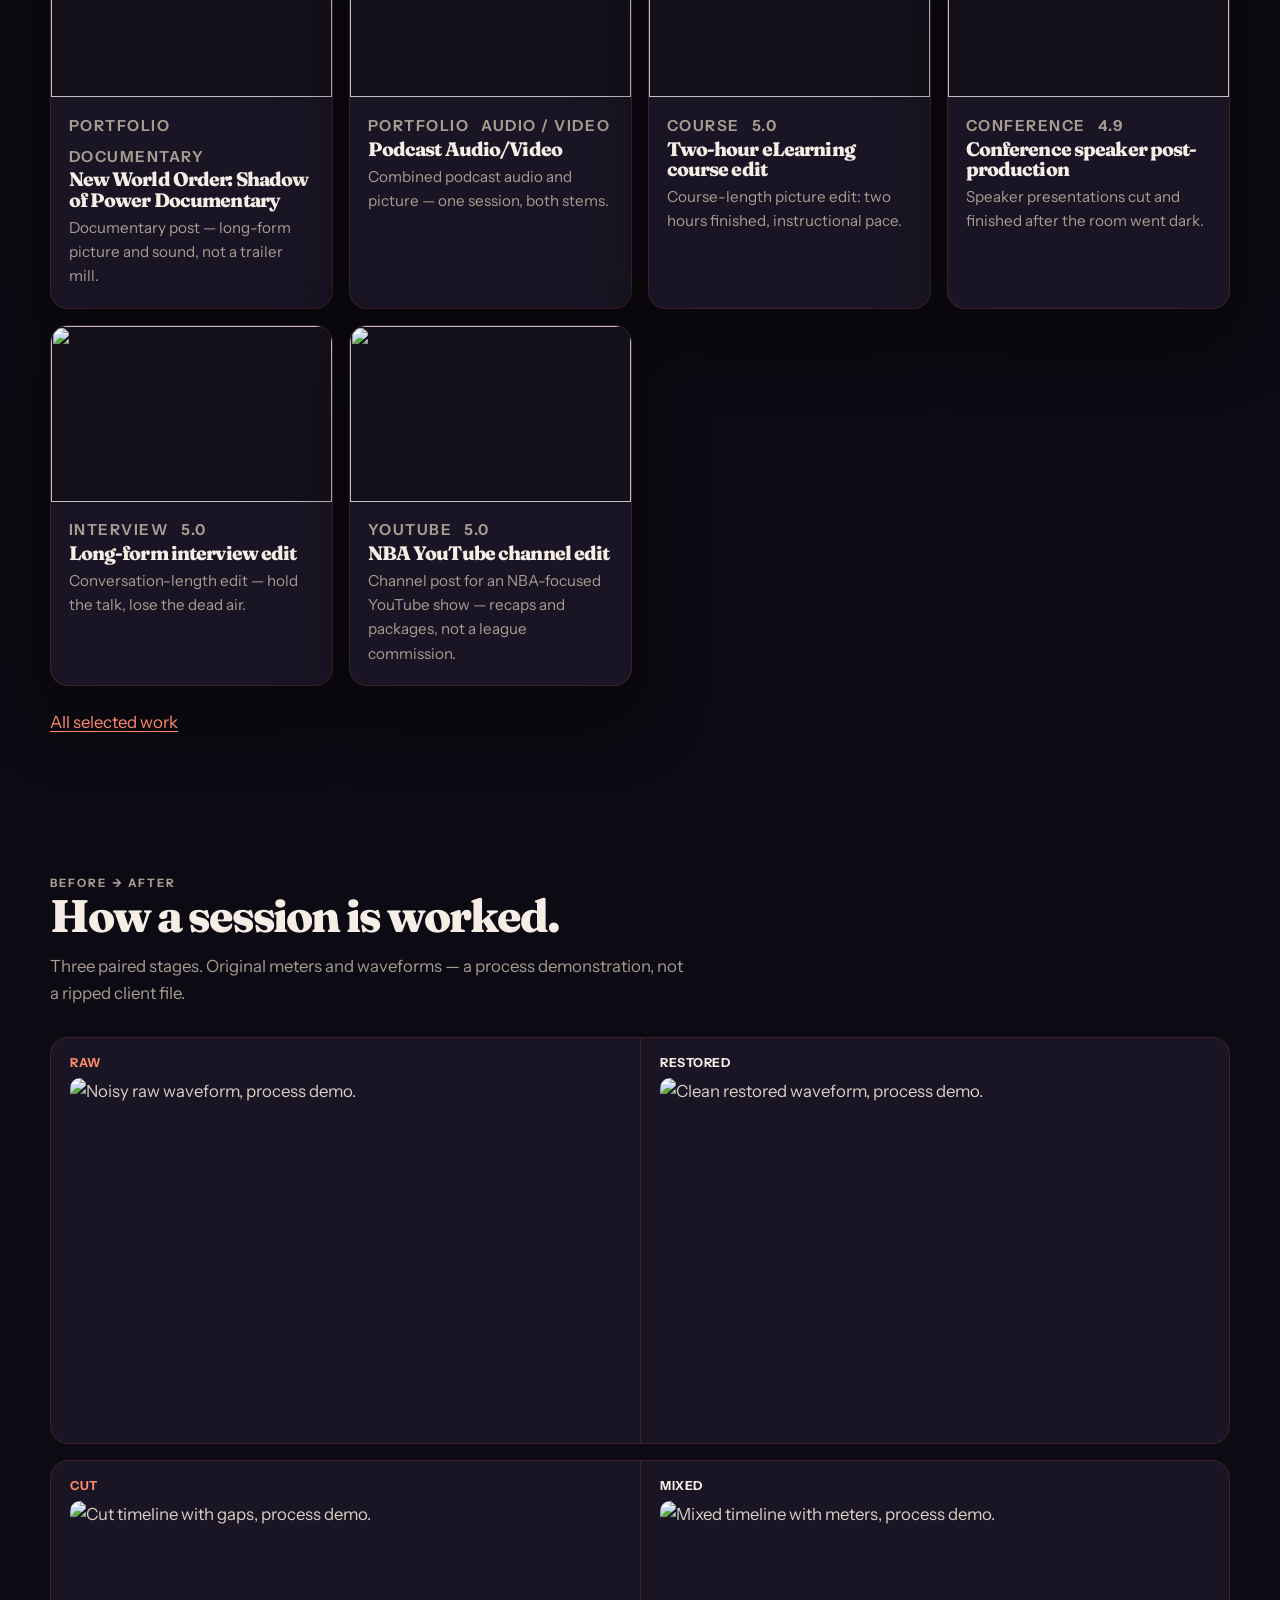
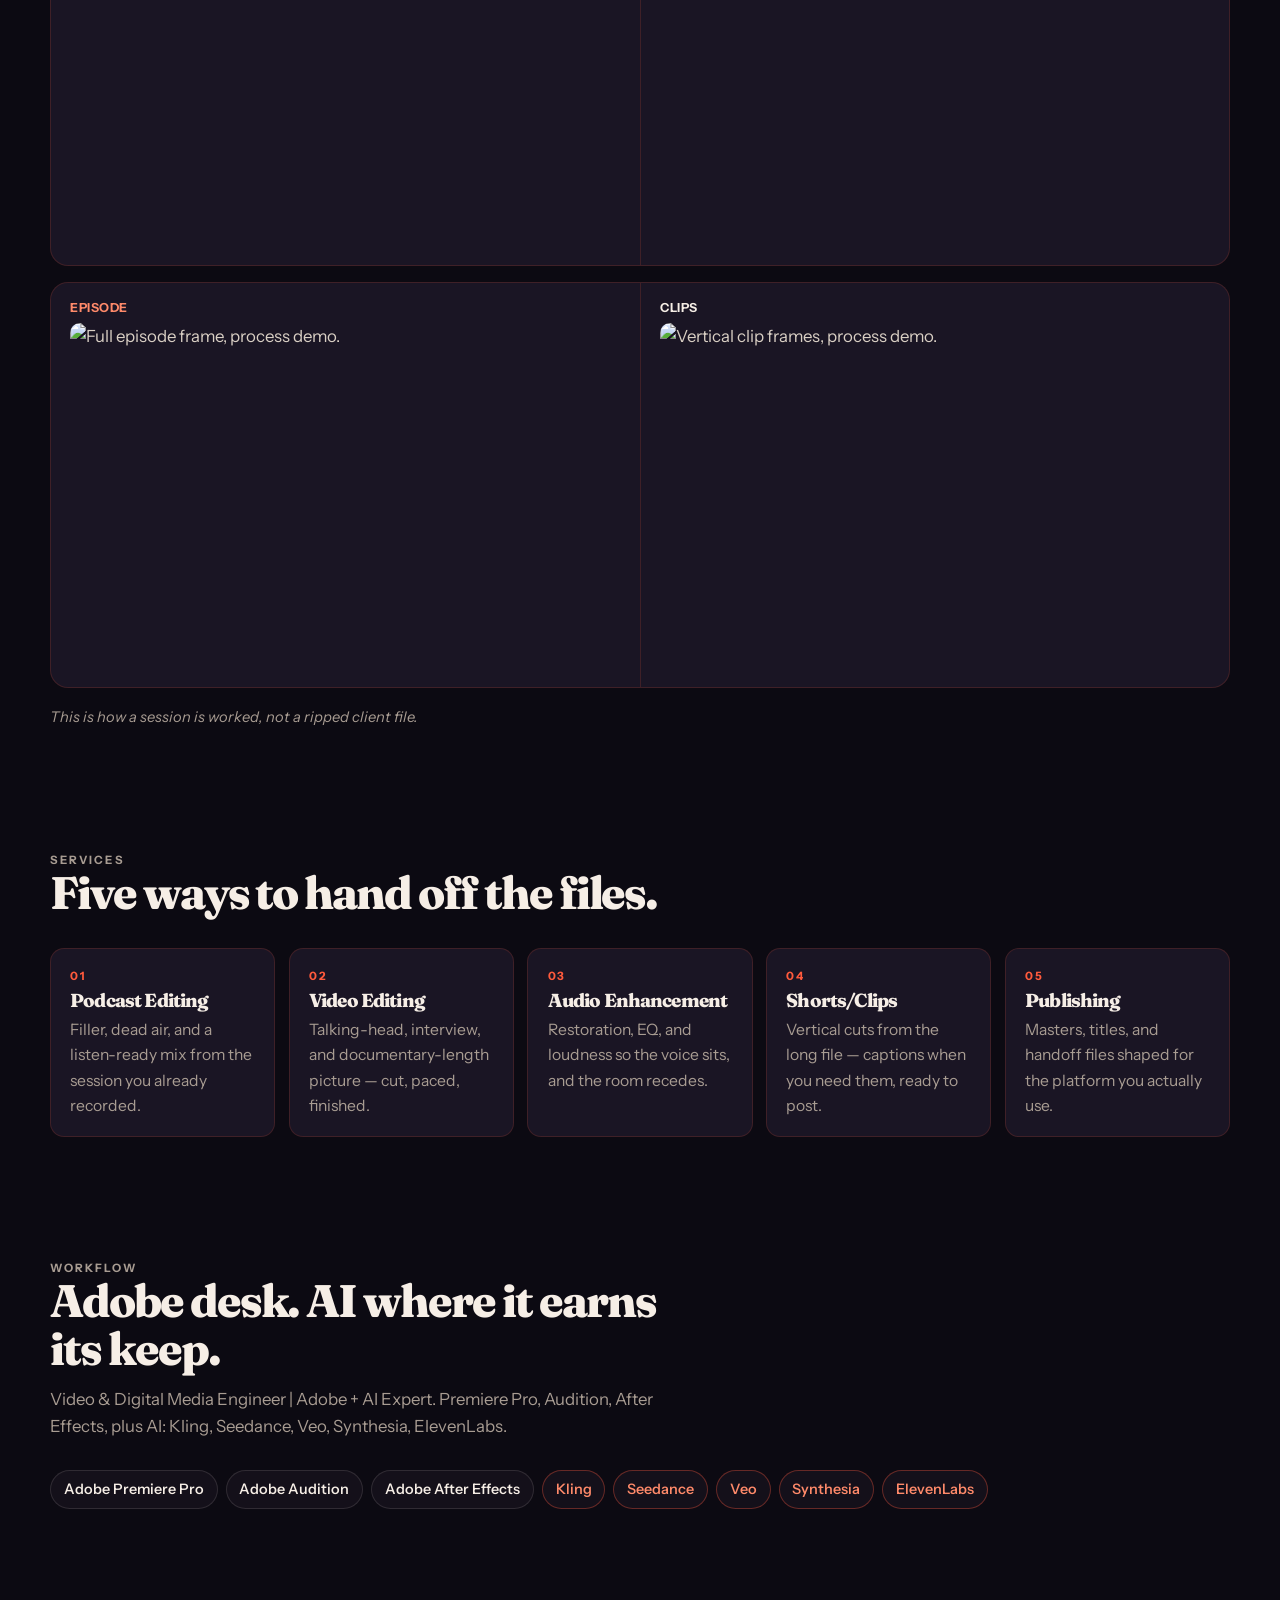
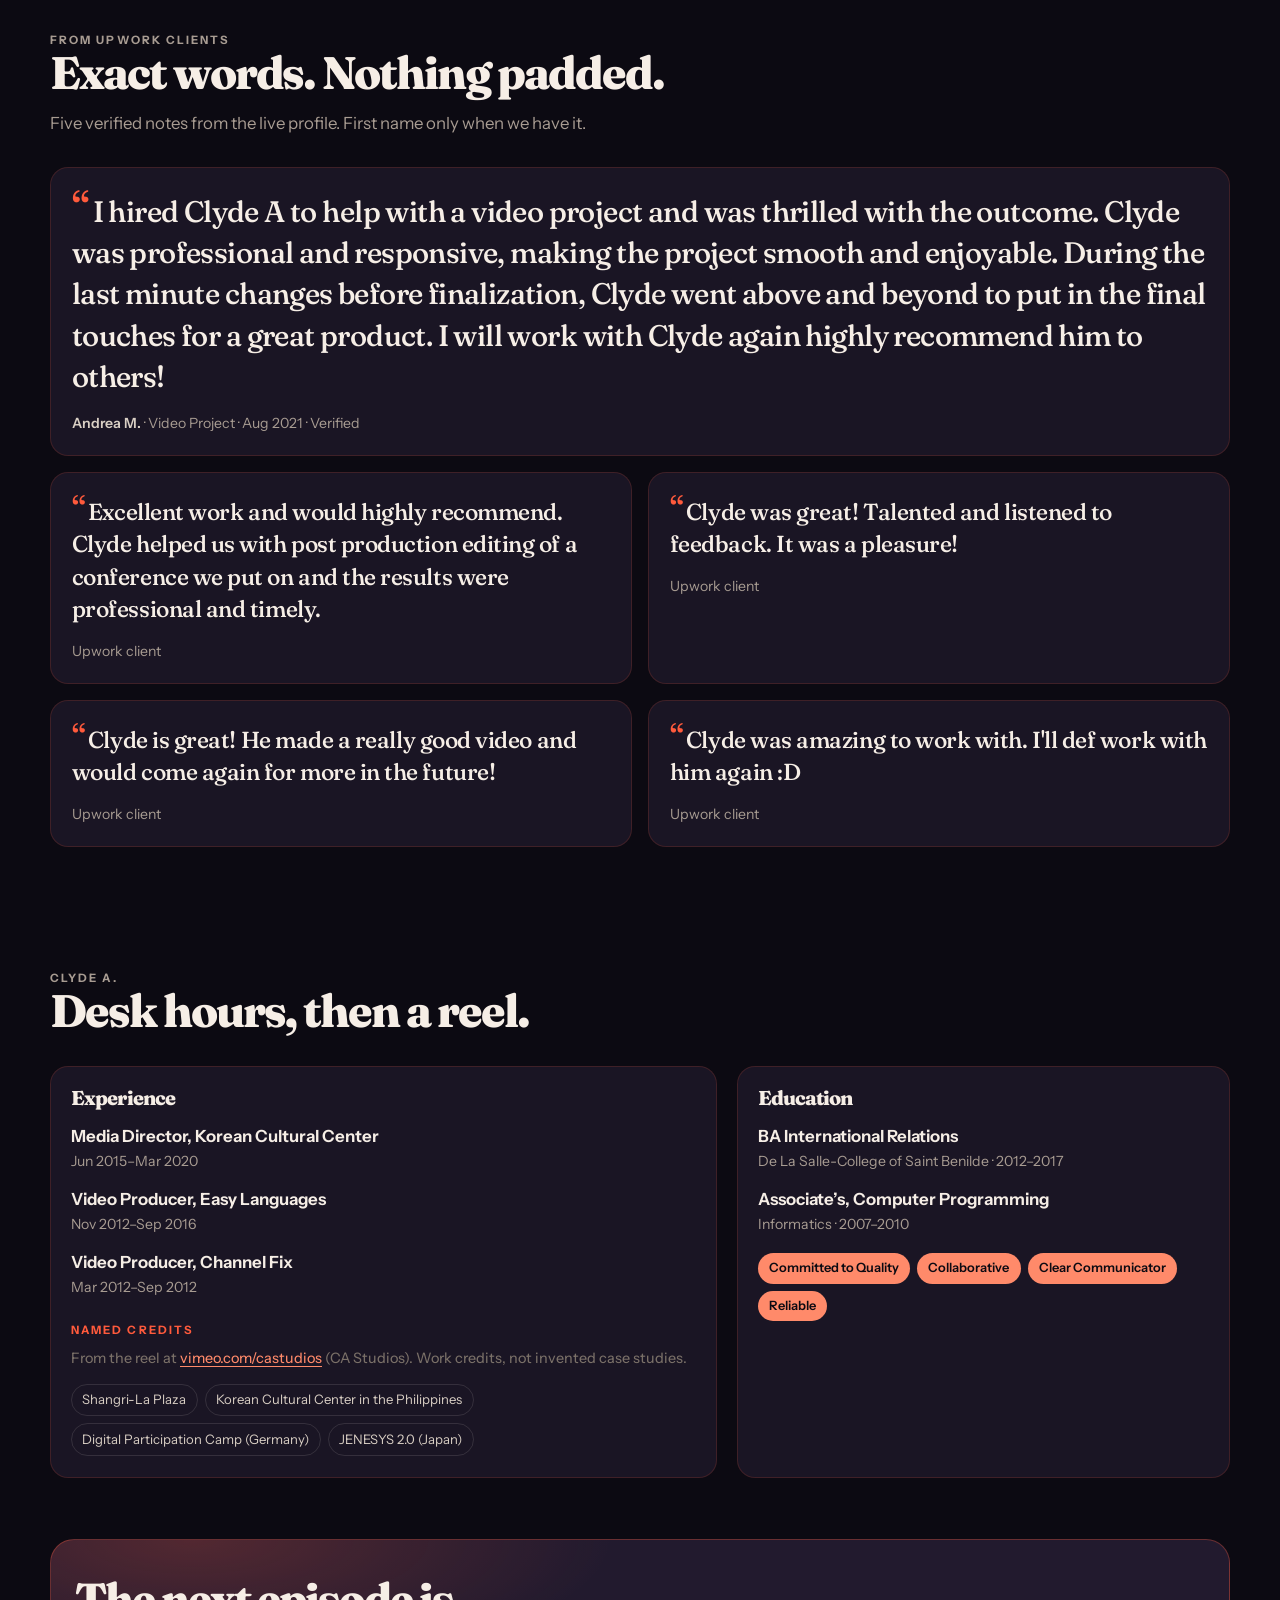
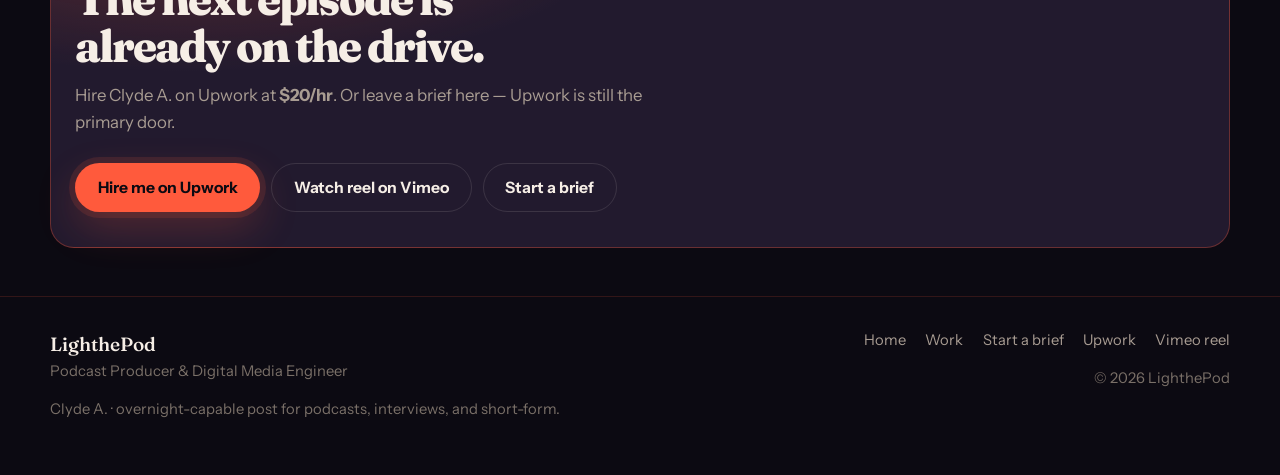
==== commit b3f5f5d9: "Rebuild as LighthePod producer portfolio" ====
--- a/index.html
+++ b/index.html
@@ -3,258 +3,347 @@
 <head>
   <meta charset="utf-8">
   <meta name="viewport" content="width=device-width, initial-scale=1">
-  <title>CA Studio — Record today. Ready by morning.</title>
-  <meta name="description" content="Overnight podcast post-production for independent US hosts. Audio edit, mix, and master to podcast loudness. Notes, clips, and talking-head video when you need them.">
-  <meta name="theme-color" content="#14100d">
-  <meta property="og:title" content="CA Studio — Record today. Ready by morning.">
-  <meta property="og:description" content="Publish-ready episodes for independent hosts. Mix, master, notes, and clips — delivered on a five-day clock, or in 48 hours.">
+  <title>LighthePod — Podcast Producer &amp; Digital Media Engineer</title>
+  <meta name="description" content="LighthePod is Clyde A. — podcast producer and digital media engineer. Overnight-capable post for podcasts, interviews, and short-form. Hire on Upwork.">
+  <meta name="theme-color" content="#0c0a12">
+  <meta property="og:title" content="LighthePod — Podcast Producer &amp; Digital Media Engineer">
+  <meta property="og:description" content="Overnight-capable post for podcasts, interviews, and short-form. 100% Job Success · $100K+ earned · 313 jobs. Clyde A. on Upwork.">
   <meta property="og:type" content="website">
+  <meta property="og:url" content="https://lightants.github.io/lighthepod/">
   <meta property="og:image" content="og-image.svg">
-  <meta name="twitter:card" content="summary">
+  <meta name="twitter:card" content="summary_large_image">
+  <link rel="canonical" href="https://lightants.github.io/lighthepod/">
   <link rel="icon" href="favicon.svg" type="image/svg+xml">
   <link rel="preconnect" href="https://fonts.googleapis.com">
   <link rel="preconnect" href="https://fonts.gstatic.com" crossorigin>
-  <link href="https://fonts.googleapis.com/css2?family=Figtree:wght@400;500;600;700&family=Fraunces:opsz,wght,SOFT,WONK@9..144,500;9..144,600;36,500,50,0.7;144,500,60,0.85&display=swap" rel="stylesheet">
+  <link href="https://fonts.googleapis.com/css2?family=Fraunces:opsz,wght,SOFT,WONK@9..144,500;9..144,600;9..144,700;36,600,50,0.7;144,600,40,0.85&amp;family=Instrument+Sans:wght@400;500;600;700&amp;display=swap" rel="stylesheet">
   <link rel="stylesheet" href="styles.css">
   <script type="application/ld+json">
   {
     "@context": "https://schema.org",
-    "@type": "ProfessionalService",
-    "name": "CA Studio",
-    "description": "Remote podcast post-production for independent hosts. Audio edit, mix, master, show notes, clips, and talking-head video.",
-    "areaServed": "US",
-    "priceRange": "$$"
+    "@type": "Person",
+    "name": "Clyde A.",
+    "jobTitle": "Podcast Producer & Digital Media Engineer",
+    "url": "https://lightants.github.io/lighthepod/",
+    "sameAs": [
+      "https://www.upwork.com/freelancers/clydeantes",
+      "https://vimeo.com/castudios"
+    ],
+    "worksFor": { "@type": "Organization", "name": "LighthePod" }
   }
   </script>
 </head>
 <body>
   <a class="skip" href="#main">Skip to content</a>
-  <header class="site-header">
+  <header class="mast">
     <div class="wrap">
-      <a class="brand" href="index.html">
-        <svg class="brand-mark" viewBox="0 0 32 32" aria-hidden="true">
-          <circle cx="16" cy="16" r="11" fill="none" stroke="#c9a15b" stroke-width="1.6"/>
-          <circle cx="16" cy="16" r="4.2" fill="#e0b86a"/>
-        </svg>
-        <span class="brand-name"><strong>CA</strong><span>Studio</span></span>
+      <a class="wordmark" href="index.html">
+        <img src="assets/mark.svg" width="34" height="34" alt="">
+        Lighthe<em>Pod</em>
       </a>
+      <div class="mast-end">
       <button class="nav-toggle" type="button" data-nav-toggle aria-expanded="false" aria-controls="site-nav" aria-label="Open menu">
         <svg viewBox="0 0 18 18" fill="none" aria-hidden="true"><path d="M3 5h12M3 9h12M3 13h12" stroke="currentColor" stroke-width="1.6" stroke-linecap="round"/></svg>
       </button>
       <nav class="nav" id="site-nav" aria-label="Primary">
-        <a href="#work">Work</a>
-        <a href="pricing.html">Pricing</a>
-        <a href="terms.html">Terms</a>
-        <a class="nav-cta" href="start.html">Start an episode</a>
+                <a href="#work">Work</a>
+        <a href="#services">Services</a>
+        <a href="start.html">Start a brief</a>
       </nav>
+      <a class="hire" href="https://www.upwork.com/freelancers/clydeantes" rel="noopener">Hire me on Upwork</a>
+      </div>
     </div>
   </header>
 
   <main id="main">
-    <section class="hero">
-      <div class="wrap hero-grid">
+    <section class="bay">
+      <div class="wrap bay-grid">
         <div>
-          <p class="eyebrow"><span class="lamp" aria-hidden="true"></span> Overnight post-production</p>
-          <h1>Record today.<br>Ready by morning.</h1>
-          <p class="lede">You hang up. CA Studio takes the files. Independent hosts get a publish-ready episode — mixed and mastered to podcast loudness — while they sleep. Standard delivery is five business days. Forty-eight-hour rush when the calendar is tight.</p>
-          <p class="fine">WAV and MP3 on every audio job. 1080p H.264, SRT, and PNG on Stage. Not a walk-in booth.</p>
+          <p class="eyebrow"><span class="glow" aria-hidden="true"></span> LighthePod</p>
+          <h1>Podcast Producer &amp; Digital Media Engineer</h1>
+          <p class="lede">Overnight-capable post for podcasts, interviews, and short-form. Clyde A. cuts, mixes, and delivers the session you send — publish-ready audio, picture, and clips.</p>
           <div class="actions">
-            <a class="btn btn-gold" href="start.html">Start an episode</a>
-            <a class="btn btn-ghost" href="pricing.html">See packages</a>
+            <a class="btn btn-hire" href="https://www.upwork.com/freelancers/clydeantes" rel="noopener">Hire me on Upwork</a>
+            <a class="btn btn-ghost" href="https://vimeo.com/castudios" rel="noopener">Watch reel on Vimeo</a>
+            <a class="btn btn-ghost" href="start.html">Start a brief</a>
           </div>
-        </div>
-        <div class="hero-art">
-          <img src="assets/booth.svg" width="480" height="540" alt="A walnut late-night radio booth with a microphone, lamp, and headphones.">
-        </div>
-      </div>
-    </section>
-
-    <div class="wave-break" aria-hidden="true">
-      <svg viewBox="0 0 1120 48" fill="none"><path d="M0 24h48l8-14 10 28 8-22 12 18 10-8 14-20 10 32 12-18 16 4 10-16 14 28 12-24 18 12 10-20 16 30 12-10 20-22 10 18 16-6 12 20 14-28 18 16 10-8 22-18 12 24 16-12 20 4 14-16 18 26 12-20 24 8 10-18 16 28 14-14 20-10 12 22 18-26 10 8 22 16 14-22 18 10 16-16 20 24 12-8 28-20 10 16 18-4 14 18 22-26 16 10 20-8 12 20 18-14 24 4 10-16 16 22h48" stroke="currentColor" stroke-width="1.6" stroke-linejoin="round"/></svg>
+          <p class="rate"><strong>$20/hr</strong> on Upwork · Video &amp; Digital Media Engineer | Adobe + AI Expert</p>
+        </div>
+        <div class="bay-art">
+          <img src="assets/hero-bay.svg" width="520" height="620" alt="Stylized late-night edit bay: a glowing pod, meters, and a waveform.">
+        </div>
+      </div>
+    </section>
+
+    <div class="statline">
+      <div class="wrap">
+        <ul>
+          <li><strong>100%</strong><span>Job Success</span></li>
+          <li><strong>$100K+</strong><span>Earned</span></li>
+          <li><strong>313</strong><span>Jobs</span></li>
+          <li><strong>6,253</strong><span>Hours</span></li>
+          <li><strong>10+</strong><span>Years</span></li>
+          <li><strong>$20/hr</strong><span>Upwork rate</span></li>
+        </ul>
+      </div>
     </div>
 
-    <section class="section" id="work">
-      <div class="wrap">
-        <div class="section-head">
-          <p class="kicker">Packages</p>
-          <h2>Three ways to hand off an episode.</h2>
-          <p>Priced per episode, up to 60 minutes finished / about 90 minutes raw, two speakers, five-business-day turnaround. Sample reel on request.</p>
-        </div>
-        <div class="pkg-grid">
-          <article class="pkg">
-            <div class="pkg-top"><h3>Cut</h3></div>
-            <p class="price">$149 <small>/ episode</small></p>
-            <p class="muted">Audio only. Cleanup through master.</p>
+    <section class="block" id="work">
+      <div class="wrap">
+        <div class="head">
+          <p class="kicker">Selected work</p>
+          <h2>Real jobs. Real titles.</h2>
+          <p>Eight pieces from Clyde A.’s live Upwork profile and portfolio. Posters are original marks — not stills from those shows, and not a pasted Upwork UI.</p>
+        </div>
+        <div class="reel">
+          <a class="shot rise" href="work.html#podcast-youtube">
+            <div class="shot-art"><img src="assets/poster-podcast.svg" width="640" height="400" alt=""></div>
+            <div class="shot-body">
+              <p class="shot-meta"><span>2020–2026</span><span>5.0</span></p>
+              <h3>Podcast / YouTube Video Editor</h3>
+              <p>Long-running podcast and YouTube post — edit, mix, and delivery across years of episodes.</p>
+            </div>
+          </a>
+          <a class="shot rise" href="work.html#gordon">
+            <div class="shot-art"><img src="assets/poster-gordon.svg" width="640" height="400" alt=""></div>
+            <div class="shot-body">
+              <p class="shot-meta"><span>Portfolio</span><span>Audio</span></p>
+              <h3>Podcast Audio Engineering — Gordon Medical Forum</h3>
+              <p>Audio engineering for a medical-forum podcast: cleanup, mix, and a listen-ready master.</p>
+            </div>
+          </a>
+          <a class="shot rise" href="work.html#nwo">
+            <div class="shot-art"><img src="assets/poster-nwo.svg" width="640" height="400" alt=""></div>
+            <div class="shot-body">
+              <p class="shot-meta"><span>Portfolio</span><span>Documentary</span></p>
+              <h3>New World Order: Shadow of Power Documentary</h3>
+              <p>Documentary post — long-form picture and sound, not a trailer mill.</p>
+            </div>
+          </a>
+          <a class="shot rise" href="work.html#pav">
+            <div class="shot-art"><img src="assets/poster-pav.svg" width="640" height="400" alt=""></div>
+            <div class="shot-body">
+              <p class="shot-meta"><span>Portfolio</span><span>Audio / Video</span></p>
+              <h3>Podcast Audio/Video</h3>
+              <p>Combined podcast audio and picture — one session, both stems.</p>
+            </div>
+          </a>
+          <a class="shot rise" href="work.html#elearn">
+            <div class="shot-art"><img src="assets/poster-elearn.svg" width="640" height="400" alt=""></div>
+            <div class="shot-body">
+              <p class="shot-meta"><span>Course</span><span>5.0</span></p>
+              <h3>Two-hour eLearning course edit</h3>
+              <p>Course-length picture edit: two hours finished, instructional pace.</p>
+            </div>
+          </a>
+          <a class="shot rise" href="work.html#conference">
+            <div class="shot-art"><img src="assets/poster-conference.svg" width="640" height="400" alt=""></div>
+            <div class="shot-body">
+              <p class="shot-meta"><span>Conference</span><span>4.9</span></p>
+              <h3>Conference speaker post-production</h3>
+              <p>Speaker presentations cut and finished after the room went dark.</p>
+            </div>
+          </a>
+          <a class="shot rise" href="work.html#interview">
+            <div class="shot-art"><img src="assets/poster-interview.svg" width="640" height="400" alt=""></div>
+            <div class="shot-body">
+              <p class="shot-meta"><span>Interview</span><span>5.0</span></p>
+              <h3>Long-form interview edit</h3>
+              <p>Conversation-length edit — hold the talk, lose the dead air.</p>
+            </div>
+          </a>
+          <a class="shot rise" href="work.html#nba">
+            <div class="shot-art"><img src="assets/poster-nba.svg" width="640" height="400" alt=""></div>
+            <div class="shot-body">
+              <p class="shot-meta"><span>YouTube</span><span>5.0</span></p>
+              <h3>NBA YouTube channel edit</h3>
+              <p>Channel post for an NBA-focused YouTube show — recaps and packages, not a league commission.</p>
+            </div>
+          </a>
+        </div>
+        <p class="more"><a href="work.html">All selected work</a></p>
+      </div>
+    </section>
+
+    <section class="block" id="process" aria-labelledby="process-title">
+      <div class="wrap">
+        <div class="head">
+          <p class="kicker">Before → After</p>
+          <h2 id="process-title">How a session is worked.</h2>
+          <p>Three paired stages. Original meters and waveforms — a process demonstration, not a ripped client file.</p>
+        </div>
+        <div class="console">
+          <article class="pair rise">
+            <div class="stage">
+              <h3>Raw</h3>
+              <img src="assets/process-raw.svg" width="640" height="400" alt="Noisy raw waveform, process demo.">
+            </div>
+            <div class="stage after">
+              <h3>Restored</h3>
+              <img src="assets/process-restored.svg" width="640" height="400" alt="Clean restored waveform, process demo.">
+            </div>
+          </article>
+          <article class="pair rise">
+            <div class="stage">
+              <h3>Cut</h3>
+              <img src="assets/process-cut.svg" width="640" height="400" alt="Cut timeline with gaps, process demo.">
+            </div>
+            <div class="stage after">
+              <h3>Mixed</h3>
+              <img src="assets/process-mixed.svg" width="640" height="400" alt="Mixed timeline with meters, process demo.">
+            </div>
+          </article>
+          <article class="pair rise">
+            <div class="stage">
+              <h3>Episode</h3>
+              <img src="assets/process-episode.svg" width="640" height="400" alt="Full episode frame, process demo.">
+            </div>
+            <div class="stage after">
+              <h3>Clips</h3>
+              <img src="assets/process-clips.svg" width="640" height="400" alt="Vertical clip frames, process demo.">
+            </div>
+          </article>
+        </div>
+        <p class="caption">This is how a session is worked, not a ripped client file.</p>
+      </div>
+    </section>
+
+    <section class="block" id="services">
+      <div class="wrap">
+        <div class="head">
+          <p class="kicker">Services</p>
+          <h2>Five ways to hand off the files.</h2>
+        </div>
+        <div class="offer">
+          <article class="svc rise"><em>01</em><h3>Podcast Editing</h3><p>Filler, dead air, and a listen-ready mix from the session you already recorded.</p></article>
+          <article class="svc rise"><em>02</em><h3>Video Editing</h3><p>Talking-head, interview, and documentary-length picture — cut, paced, finished.</p></article>
+          <article class="svc rise"><em>03</em><h3>Audio Enhancement</h3><p>Restoration, EQ, and loudness so the voice sits, and the room recedes.</p></article>
+          <article class="svc rise"><em>04</em><h3>Shorts/Clips</h3><p>Vertical cuts from the long file — captions when you need them, ready to post.</p></article>
+          <article class="svc rise"><em>05</em><h3>Publishing</h3><p>Masters, titles, and handoff files shaped for the platform you actually use.</p></article>
+        </div>
+      </div>
+    </section>
+
+    <section class="block" id="workflow">
+      <div class="wrap">
+        <div class="head">
+          <p class="kicker">Workflow</p>
+          <h2>Adobe desk. AI where it earns its keep.</h2>
+          <p>Video &amp; Digital Media Engineer | Adobe + AI Expert. Premiere Pro, Audition, After Effects, plus AI: Kling, Seedance, Veo, Synthesia, ElevenLabs.</p>
+        </div>
+        <ul class="kit">
+          <li>Adobe Premiere Pro</li>
+          <li>Adobe Audition</li>
+          <li>Adobe After Effects</li>
+          <li class="ai">Kling</li>
+          <li class="ai">Seedance</li>
+          <li class="ai">Veo</li>
+          <li class="ai">Synthesia</li>
+          <li class="ai">ElevenLabs</li>
+        </ul>
+      </div>
+    </section>
+
+    <section class="block" id="notes">
+      <div class="wrap">
+        <div class="head">
+          <p class="kicker">From Upwork clients</p>
+          <h2>Exact words. Nothing padded.</h2>
+          <p>Five verified notes from the live profile. First name only when we have it.</p>
+        </div>
+        <div class="quotes">
+          <blockquote class="pull rise">
+            <p>I hired Clyde A to help with a video project and was thrilled with the outcome. Clyde was professional and responsive, making the project smooth and enjoyable. During the last minute changes before finalization, Clyde went above and beyond to put in the final touches for a great product. I will work with Clyde again highly recommend him to others!</p>
+            <footer><cite>Andrea M.</cite> · Video Project · Aug 2021 · Verified</footer>
+          </blockquote>
+          <blockquote class="pull rise">
+            <p>Excellent work and would highly recommend. Clyde helped us with post production editing of a conference we put on and the results were professional and timely.</p>
+            <footer>Upwork client</footer>
+          </blockquote>
+          <blockquote class="pull rise">
+            <p>Clyde was great! Talented and listened to feedback. It was a pleasure!</p>
+            <footer>Upwork client</footer>
+          </blockquote>
+          <blockquote class="pull rise">
+            <p>Clyde is great! He made a really good video and would come again for more in the future!</p>
+            <footer>Upwork client</footer>
+          </blockquote>
+          <blockquote class="pull rise">
+            <p>Clyde was amazing to work with. I'll def work with him again :D</p>
+            <footer>Upwork client</footer>
+          </blockquote>
+        </div>
+      </div>
+    </section>
+
+    <section class="block" id="about">
+      <div class="wrap">
+        <div class="head">
+          <p class="kicker">Clyde A.</p>
+          <h2>Desk hours, then a reel.</h2>
+        </div>
+        <div class="vita">
+          <div class="vita-col rise">
+            <h3>Experience</h3>
+            <ol>
+              <li><strong>Media Director, Korean Cultural Center</strong><small>Jun 2015–Mar 2020</small></li>
+              <li><strong>Video Producer, Easy Languages</strong><small>Nov 2012–Sep 2016</small></li>
+              <li><strong>Video Producer, Channel Fix</strong><small>Mar 2012–Sep 2012</small></li>
+            </ol>
+            <p class="kicker" style="margin-top:1.4rem">Named credits</p>
+            <p class="form-hint" style="margin-bottom:0.4rem">From the reel at <a href="https://vimeo.com/castudios" rel="noopener">vimeo.com/castudios</a> (CA Studios). Work credits, not invented case studies.</p>
+            <div class="credits">
+              <span>Shangri-La Plaza</span>
+              <span>Korean Cultural Center in the Philippines</span>
+              <span>Digital Participation Camp (Germany)</span>
+              <span>JENESYS 2.0 (Japan)</span>
+            </div>
+          </div>
+          <div class="vita-col rise">
+            <h3>Education</h3>
             <ul>
-              <li>Filler and dead-air cuts</li>
-              <li>EQ, compression, de-ess</li>
-              <li>Loudness to podcast spec</li>
-              <li>Intro/outro if supplied</li>
-              <li>WAV + MP3 · 1 revision</li>
+              <li><strong>BA International Relations</strong><small>De La Salle-College of Saint Benilde · 2012–2017</small></li>
+              <li><strong>Associate’s, Computer Programming</strong><small>Informatics · 2007–2010</small></li>
             </ul>
-            <a class="btn btn-ghost" href="start.html">Book Cut</a>
-          </article>
-          <article class="pkg featured">
-            <div class="pkg-top"><h3>Show</h3><span class="badge">Most booked</span></div>
-            <p class="price">$249 <small>/ episode</small></p>
-            <p class="muted">The publish stack most weekly shows need.</p>
-            <ul>
-              <li>Everything in Cut</li>
-              <li>Timestamped show notes</li>
-              <li>Cleaned transcript</li>
-              <li>3 vertical captioned clips</li>
-              <li>Titles and description copy</li>
-            </ul>
-            <a class="btn btn-gold" href="start.html">Book Show</a>
-          </article>
-          <article class="pkg">
-            <div class="pkg-top"><h3>Stage</h3></div>
-            <p class="price">$399 <small>/ episode</small></p>
-            <p class="muted">Talking-head video plus the Show stack.</p>
-            <ul>
-              <li>Everything in Show</li>
-              <li>1 or 2 camera edit, color match</li>
-              <li>Lower thirds if names supplied</li>
-              <li>YouTube-ready 1080p H.264</li>
-              <li>5 clips + 1 PNG thumbnail</li>
-            </ul>
-            <a class="btn btn-ghost" href="start.html">Book Stage</a>
-          </article>
-        </div>
-        <p class="fine">Monthly retainers (four episodes): Cut $529 · Show $899 · Stage $1,449. Full add-ons on the <a href="pricing.html">pricing page</a>.</p>
-      </div>
-    </section>
-
-    <section class="section">
-      <div class="wrap">
-        <div class="section-head">
-          <p class="kicker">Process</p>
-          <h2>Four steps. Then it’s on the calendar.</h2>
-        </div>
-        <ol class="steps">
-          <li class="step">
-            <svg class="step-icon" viewBox="0 0 64 64" fill="none" aria-hidden="true">
-              <rect x="14" y="18" width="36" height="28" rx="4" stroke="currentColor" stroke-width="2.4"/>
-              <circle cx="32" cy="32" r="7" stroke="currentColor" stroke-width="2.4"/>
-              <path d="M22 18v-4M42 18v-4" stroke="currentColor" stroke-width="2.4" stroke-linecap="round"/>
-            </svg>
-            <h3>You record</h3>
-            <p>Riverside, Zoom, or local files. Interview, solo, or two-speaker. We never need the booth — only the session.</p>
-          </li>
-          <li class="step">
-            <svg class="step-icon" viewBox="0 0 64 64" fill="none" aria-hidden="true">
-              <path d="M16 40V24l16-8 16 8v16l-16 8-16-8z" stroke="currentColor" stroke-width="2.4"/>
-              <path d="M32 16v32M16 24l16 8 16-8" stroke="currentColor" stroke-width="2.2"/>
-            </svg>
-            <h3>You send</h3>
-            <p>A link, a package, guest-name spellings, and intro/outro if you have them. First episode is invoiced before work starts.</p>
-          </li>
-          <li class="step">
-            <svg class="step-icon" viewBox="0 0 64 64" fill="none" aria-hidden="true">
-              <path d="M12 32c0-11 9-20 20-20s20 9 20 20" stroke="currentColor" stroke-width="2.6" stroke-linecap="round"/>
-              <rect x="8" y="30" width="12" height="16" rx="4" stroke="currentColor" stroke-width="2.4"/>
-              <rect x="44" y="30" width="12" height="16" rx="4" stroke="currentColor" stroke-width="2.4"/>
-            </svg>
-            <h3>CA Studio works</h3>
-            <p>Cleanup, mix, master. Notes and clips when booked. The hours after US evenings are studio hours — that is the overnight.</p>
-          </li>
-          <li class="step">
-            <svg class="step-icon" viewBox="0 0 64 64" fill="none" aria-hidden="true">
-              <path d="M12 40l8-20h24l8 20H12z" stroke="currentColor" stroke-width="2.4"/>
-              <path d="M20 40v8h24v-8M28 20v-6h8v6" stroke="currentColor" stroke-width="2.4"/>
-            </svg>
-            <h3>You publish</h3>
-            <p>WAV/MP3 for audio. SRT on clips. 1080p H.264 and a PNG thumbnail on Stage. One revision in scope.</p>
-          </li>
-        </ol>
-      </div>
-    </section>
-
-    <section class="section">
-      <div class="wrap split">
-        <div class="panel">
-          <p class="kicker">Who it’s for</p>
-          <h2>Independent hosts who already record.</h2>
-          <p>Weekly interviews. Solo coaches. Small B2B shows with two voices and a calendar. If the conversation is in the can and you do not want to sit in a DAW after midnight, that is the work.</p>
-          <div class="formats">
-            <span class="chip">Interview</span>
-            <span class="chip">Solo</span>
-            <span class="chip">Two-speaker</span>
-            <span class="chip">1–2 cam talking head</span>
+            <div class="pills" aria-label="Client insights from Upwork">
+              <span>Committed to Quality</span>
+              <span>Collaborative</span>
+              <span>Clear Communicator</span>
+              <span>Reliable</span>
+            </div>
+
           </div>
         </div>
-        <div class="panel">
-          <h3>What this is not</h3>
-          <ul>
-            <li>Not a walk-in tracking studio.</li>
-            <li>Not guest booking or show development.</li>
-            <li>Not ads sales or network placement.</li>
-            <li>Not a free trial. The first episode is paid, in USD.</li>
-          </ul>
-        </div>
-      </div>
-    </section>
-
-    <section class="section">
-      <div class="wrap-narrow">
-        <div class="section-head">
-          <p class="kicker">FAQ</p>
-          <h2>Straight answers before you send files.</h2>
-        </div>
-        <div class="faq">
-          <details>
-            <summary>How fast is turnaround?</summary>
-            <p>Five business days from a complete handoff — files, names, and package. 48-hour rush is +40%. CA Studio works the hours after US evenings; that coverage is how rush can land the next morning.</p>
-          </details>
-          <details>
-            <summary>What files do I send and get back?</summary>
-            <p>Send a Riverside or Zoom link, or local WAV/MP3/video. Cut returns mixed WAV + MP3, loudness-matched for podcasts, with intro/outro if supplied. Show adds timestamped notes, a cleaned transcript, titles/description, and three vertical captioned clips (MP4 + SRT). Stage adds a 1080p H.264 talking-head master, five clips, and one PNG thumbnail.</p>
-          </details>
-          <details>
-            <summary>What loudness spec do you master to?</summary>
-            <p>Common podcast loudness: about −16 LUFS stereo / −19 LUFS mono, true peak under −1 dBTP. Video masters follow YouTube-safe peaks.</p>
-          </details>
-          <details>
-            <summary>How many speakers and how long?</summary>
-            <p>Packages assume two speakers and up to 60 minutes finished (about 90 minutes raw). Extra speaker or extra camera is +$79. Extra 30 minutes of raw is +$45.</p>
-          </details>
-          <details>
-            <summary>How many revisions?</summary>
-            <p>One revision is in scope. Mix notes and small picture cuts — not a recut of the conversation. Further rounds are quoted.</p>
-          </details>
-          <details>
-            <summary>Who owns the episode?</summary>
-            <p>You do. CA Studio keeps project files for 30 days, then discards them. See <a href="terms.html">terms</a>.</p>
-          </details>
-        </div>
       </div>
     </section>
 
     <div class="wrap">
-      <section class="cta-band" aria-labelledby="cta-title">
-        <h2 id="cta-title">Send the session. Keep the morning.</h2>
-        <p>Tell us the show, the format, and the package. We’ll reply within one business day with a USD invoice for the first episode.</p>
+      <section class="band" aria-labelledby="cta-title">
+        <h2 id="cta-title">The next episode is already on the drive.</h2>
+        <p>Hire Clyde A. on Upwork at <strong>$20/hr</strong>. Or leave a brief here — Upwork is still the primary door.</p>
         <div class="actions">
-          <a class="btn btn-gold" href="start.html">Start an episode</a>
-          <a class="btn btn-ghost" href="pricing.html">Full pricing</a>
+          <a class="btn btn-hire" href="https://www.upwork.com/freelancers/clydeantes" rel="noopener">Hire me on Upwork</a>
+          <a class="btn btn-ghost" href="https://vimeo.com/castudios" rel="noopener">Watch reel on Vimeo</a>
+          <a class="btn btn-ghost" href="start.html">Start a brief</a>
         </div>
       </section>
     </div>
   </main>
 
-  <footer class="site-footer">
+  <footer class="colophon">
     <div class="wrap foot-grid">
       <div class="foot-brand">
-        <strong>CA Studio</strong>
-        Record today. Ready by morning.
-        <p>Remote podcast post-production. You record. We deliver publish-ready files.</p>
+        <strong>LighthePod</strong>
+        Podcast Producer &amp; Digital Media Engineer
+        <p>Clyde A. · overnight-capable post for podcasts, interviews, and short-form.</p>
       </div>
       <nav class="foot-links" aria-label="Footer">
         <a href="index.html">Home</a>
-        <a href="pricing.html">Pricing</a>
-        <a href="start.html">Start</a>
-        <a href="terms.html">Terms</a>
-        <span>© <span data-year>2026</span> CA Studio</span>
+        <a href="work.html">Work</a>
+        <a href="start.html">Start a brief</a>
+        <a href="https://www.upwork.com/freelancers/clydeantes" rel="noopener">Upwork</a>
+        <a href="https://vimeo.com/castudios" rel="noopener">Vimeo reel</a>
+        <span>© <span data-year>2026</span> LighthePod</span>
       </nav>
     </div>
   </footer>
--- a/styles.css
+++ b/styles.css
@@ -1,1008 +1,297 @@
-/* CA Studio — late-night booth, not a grid, not hospitality cream */
+/* LighthePod — late-night edit bay + analog light leak. Not walnut, not cafe cream, not cyber grid. */
 :root {
-  --bg: #14100d;
-  --bg-deep: #0e0b09;
-  --panel: #1f1813;
-  --panel-2: #271f19;
-  --panel-3: #2f261e;
-  --ink: #f3eadc;
-  --ink-soft: #d7c7b0;
-  --ink-dim: #a8947d;
-  --ink-mute: #7d6d5b;
-  --gold: #c9a15b;
-  --gold-2: #e0b86a;
-  --gold-3: #8f6e34;
-  --gold-deep: #5c4520;
-  --line: rgba(201, 161, 91, 0.16);
-  --line-2: rgba(201, 161, 91, 0.32);
-  --shadow: 0 24px 60px rgba(0, 0, 0, 0.38);
-  --serif: "Fraunces", "Iowan Old Style", "Palatino Linotype", Palatino, serif;
-  --sans: "Figtree", "Source Sans 3", "Segoe UI", system-ui, sans-serif;
-  --max: 1120px;
-  --radius: 14px;
-  --header: 4.25rem;
-}
-
-*,
-*::before,
-*::after {
-  box-sizing: border-box;
-}
-
-html {
-  scroll-behavior: smooth;
-}
-
+  --ink: #0c0a12;
+  --ink-2: #14101a;
+  --panel: #1a1524;
+  --panel-2: #221a2e;
+  --paper: #f6eee6;
+  --paper-soft: #d9cfc4;
+  --paper-dim: #a89c92;
+  --mute: #7a7068;
+  --leak: #ff5a3c;
+  --leak-2: #ff8a6a;
+  --magenta: #d94a8a;
+  --line: rgba(255, 90, 60, 0.16);
+  --line-2: rgba(246, 238, 230, 0.12);
+  --serif: "Fraunces", "Iowan Old Style", Palatino, serif;
+  --sans: "Instrument Sans", "Segoe UI", system-ui, sans-serif;
+  --max: 1180px;
+  --header: 4.1rem;
+  --radius: 18px;
+  --shadow: 0 28px 70px rgba(0, 0, 0, 0.42);
+}
+*, *::before, *::after { box-sizing: border-box; }
+html { scroll-behavior: smooth; }
 body {
-  margin: 0;
-  min-height: 100%;
-  font-family: var(--sans);
-  font-size: 1.0625rem;
-  line-height: 1.65;
-  color: var(--ink-soft);
-  background: var(--bg);
-  -webkit-font-smoothing: antialiased;
-  text-rendering: optimizeLegibility;
-}
-
+  margin: 0; min-height: 100%;
+  font-family: var(--sans); font-size: 1.05rem; line-height: 1.6;
+  color: var(--paper-soft); background: var(--ink);
+  -webkit-font-smoothing: antialiased; text-rendering: optimizeLegibility;
+}
 body::before {
-  content: "";
-  position: fixed;
-  inset: 0;
-  pointer-events: none;
-  z-index: 0;
+  content: ""; position: fixed; inset: 0; z-index: 0; pointer-events: none;
   background:
-    radial-gradient(1200px 700px at 12% -10%, rgba(201, 161, 91, 0.09), transparent 55%),
-    radial-gradient(900px 600px at 100% 0%, rgba(92, 69, 32, 0.22), transparent 50%),
-    radial-gradient(800px 500px at 50% 120%, rgba(201, 161, 91, 0.05), transparent 45%),
-    var(--bg);
-}
-
+    radial-gradient(900px 520px at 110% -10%, rgba(255, 90, 60, 0.22), transparent 55%),
+    radial-gradient(700px 480px at -10% 110%, rgba(217, 74, 138, 0.16), transparent 50%),
+    radial-gradient(500px 300px at 40% -8%, rgba(255, 138, 106, 0.08), transparent 45%),
+    var(--ink);
+}
+main, .colophon { position: relative; z-index: 2; }
 body::after {
-  content: "";
-  position: fixed;
-  inset: 0;
-  pointer-events: none;
-  z-index: 1;
-  opacity: 0.045;
-  background-image: url("data:image/svg+xml;utf8,<svg xmlns='http://www.w3.org/2000/svg' width='160' height='160'><filter id='n'><feTurbulence type='fractalNoise' baseFrequency='0.85' numOctaves='4' stitchTiles='stitch'/></filter><rect width='100%' height='100%' filter='url(%23n)'/></svg>");
-}
-
-img,
-svg {
-  max-width: 100%;
-  display: block;
-}
-
-a {
-  color: var(--gold-2);
-  text-decoration-thickness: 1px;
-  text-underline-offset: 0.18em;
-}
-
-a:hover {
-  color: var(--ink);
-}
-
-:focus-visible {
-  outline: 2px solid var(--gold);
-  outline-offset: 3px;
-}
-
-.skip {
-  position: absolute;
-  left: 1rem;
-  top: -4rem;
-  z-index: 80;
-  background: var(--gold);
-  color: var(--bg-deep);
-  padding: 0.55rem 0.9rem;
-  font-weight: 600;
-  border-radius: 8px;
-}
-
-.skip:focus {
-  top: 1rem;
-}
-
-.wrap {
-  width: min(var(--max), calc(100% - 2rem));
-  margin-inline: auto;
-}
-
-.wrap-narrow {
-  width: min(720px, calc(100% - 2rem));
-  margin-inline: auto;
-}
-
-/* Header */
-.site-header {
-  position: sticky;
-  top: 0;
-  z-index: 50;
-  height: var(--header);
-  display: flex;
-  align-items: center;
+  content: ""; position: fixed; inset: 0; z-index: 0; pointer-events: none; opacity: 0.04;
+  background-image: url("data:image/svg+xml;utf8,<svg xmlns='http://www.w3.org/2000/svg' width='180' height='180'><filter id='n'><feTurbulence type='fractalNoise' baseFrequency='0.9' numOctaves='3' stitchTiles='stitch'/></filter><rect width='100%' height='100%' filter='url(%23n)'/></svg>");
+}
+img, svg { max-width: 100%; display: block; }
+a { color: var(--leak-2); text-decoration-thickness: 1px; text-underline-offset: 0.18em; }
+a:hover { color: var(--paper); }
+:focus-visible { outline: 2px solid var(--leak); outline-offset: 3px; }
+.skip { position: absolute; left: 1rem; top: -4rem; z-index: 80; background: var(--leak); color: var(--ink); padding: 0.55rem 0.9rem; font-weight: 650; border-radius: 8px; }
+.skip:focus { top: 1rem; }
+.wrap { width: min(var(--max), calc(100% - 2rem)); margin-inline: auto; }
+.wrap-narrow { width: min(740px, calc(100% - 2rem)); margin-inline: auto; }
+
+.mast {
+  position: sticky; top: 0; z-index: 50; height: var(--header);
+  display: flex; align-items: center;
   border-bottom: 1px solid var(--line);
-  background: rgba(20, 16, 13, 0.78);
-  backdrop-filter: blur(16px) saturate(1.2);
-}
-
-.site-header .wrap {
-  display: flex;
-  align-items: center;
-  justify-content: space-between;
-  gap: 1rem;
-  width: min(var(--max), calc(100% - 2rem));
-}
-
-.brand {
-  display: flex;
-  align-items: center;
-  gap: 0.7rem;
-  color: var(--ink);
-  text-decoration: none;
-}
-
-.brand:hover {
-  color: var(--ink);
-}
-
-.brand-mark {
-  width: 34px;
-  height: 34px;
-  flex: 0 0 auto;
-}
-
-.brand-name {
-  display: flex;
-  flex-direction: column;
-  line-height: 1.05;
-}
-
-.brand-name strong {
-  font-family: var(--serif);
-  font-weight: 550;
-  font-size: 1.15rem;
-  letter-spacing: -0.02em;
-  font-variation-settings: "SOFT" 40, "WONK" 0.4, "opsz" 36;
-}
-
-.brand-name span {
-  font-size: 0.62rem;
-  letter-spacing: 0.22em;
-  text-transform: uppercase;
-  color: var(--gold);
-  font-weight: 600;
-}
-
+  background: rgba(12, 10, 18, 0.78);
+  backdrop-filter: blur(18px) saturate(1.25);
+}
+.mast .wrap { display: flex; align-items: center; justify-content: space-between; gap: 1rem; }
+.mast-end { display: flex; align-items: center; gap: 0.75rem; margin-left: auto; }
+.hire {
+  display: inline-flex; align-items: center; padding: 0.48rem 0.95rem;
+  border-radius: 999px; background: var(--leak); color: var(--ink);
+  font-weight: 700; text-decoration: none; white-space: nowrap;
+}
+.hire:hover { background: var(--leak-2); color: var(--ink); }
+.wordmark {
+  display: flex; align-items: center; gap: 0.65rem;
+  color: var(--paper); text-decoration: none;
+  font-family: var(--serif); font-size: 1.42rem; font-weight: 800;
+  letter-spacing: -0.05em;
+}
+.wordmark:hover { color: var(--paper); }
+.wordmark img, .wordmark svg { width: 34px; height: 34px; flex: 0 0 auto; }
+.wordmark em { font-style: normal; color: var(--leak-2); }
 .nav-toggle {
-  display: inline-flex;
-  align-items: center;
-  justify-content: center;
-  width: 2.6rem;
-  height: 2.6rem;
-  border: 1px solid var(--line-2);
-  background: var(--panel);
-  color: var(--ink);
-  border-radius: 8px;
-  cursor: pointer;
-}
-
-.nav-toggle svg {
-  width: 18px;
-  height: 18px;
-}
-
-.nav {
-  display: none;
-  align-items: center;
-  gap: 1.4rem;
-}
-
-.nav a {
-  color: var(--ink-soft);
-  text-decoration: none;
-  font-size: 0.95rem;
-  font-weight: 500;
-}
-
-.nav a:hover,
-.nav a[aria-current="page"] {
-  color: var(--ink);
-}
-
-.nav a[aria-current="page"] {
-  box-shadow: inset 0 -1px 0 var(--gold);
-}
-
-.nav .nav-cta {
-  display: inline-flex;
-  align-items: center;
-  padding: 0.45rem 0.9rem;
-  border-radius: 999px;
-  background: var(--gold);
-  color: var(--bg-deep);
-  font-weight: 650;
-  text-decoration: none;
-  box-shadow: none;
-}
-
-.nav .nav-cta:hover {
-  background: var(--gold-2);
-  color: var(--bg-deep);
-}
-
+  display: inline-flex; align-items: center; justify-content: center;
+  width: 2.6rem; height: 2.6rem; border: 1px solid var(--line-2);
+  background: var(--panel); color: var(--paper); border-radius: 9px; cursor: pointer;
+}
+.nav-toggle svg { width: 18px; height: 18px; }
+.nav { display: none; align-items: center; gap: 1.35rem; }
+.nav a { color: var(--paper-soft); text-decoration: none; font-size: 0.94rem; font-weight: 550; }
+.nav a:hover, .nav a[aria-current="page"] { color: var(--paper); }
+.nav a[aria-current="page"] { box-shadow: inset 0 -1px 0 var(--leak); }
 body.nav-open .nav {
-  display: flex;
-  position: absolute;
-  top: var(--header);
-  left: 0;
-  right: 0;
-  flex-direction: column;
-  align-items: stretch;
-  gap: 0;
-  padding: 0.5rem 1rem 1rem;
-  background: rgba(20, 16, 13, 0.96);
+  display: flex; position: absolute; top: var(--header); left: 0; right: 0;
+  flex-direction: column; align-items: stretch; gap: 0;
+  padding: 0.5rem 1rem 1rem; background: rgba(12, 10, 18, 0.97);
   border-bottom: 1px solid var(--line);
 }
-
-body.nav-open .nav a {
-  padding: 0.75rem 0.4rem;
-  border-bottom: 1px solid var(--line);
-}
-
-body.nav-open .nav .nav-cta {
-  margin-top: 0.6rem;
-  justify-content: center;
-  border-bottom: 0;
-}
-
+body.nav-open .nav a { padding: 0.75rem 0.4rem; border-bottom: 1px solid var(--line); }
 @media (min-width: 860px) {
-  .nav-toggle {
-    display: none;
-  }
-
-  .nav {
-    display: flex;
-  }
-}
-
-/* Buttons */
+  .nav-toggle { display: none; }
+  .nav { display: flex; }
+}
+
 .btn {
-  display: inline-flex;
-  align-items: center;
-  justify-content: center;
-  gap: 0.45rem;
-  min-height: 2.85rem;
-  padding: 0.65rem 1.2rem;
-  border-radius: 999px;
-  border: 1px solid transparent;
-  font-family: var(--sans);
-  font-weight: 650;
-  font-size: 0.98rem;
-  text-decoration: none;
-  cursor: pointer;
-}
-
-.btn-gold {
-  background: var(--gold);
-  color: var(--bg-deep);
-}
-
-.btn-gold:hover {
-  background: var(--gold-2);
-  color: var(--bg-deep);
-}
-
-.btn-ghost {
-  background: transparent;
-  color: var(--ink);
-  border-color: var(--line-2);
-}
-
-.btn-ghost:hover {
-  border-color: var(--gold);
-  color: var(--gold-2);
-}
-
-.actions {
-  display: flex;
-  flex-wrap: wrap;
-  gap: 0.7rem;
-  margin-top: 1.6rem;
-}
-
-/* Hero */
-.hero {
-  position: relative;
-  z-index: 2;
-  padding: 2.6rem 0 3.2rem;
-}
-
-.hero-grid {
-  display: grid;
-  gap: 2rem;
-  align-items: center;
-}
-
+  display: inline-flex; align-items: center; justify-content: center; gap: 0.45rem;
+  min-height: 3rem; padding: 0.7rem 1.35rem; border-radius: 999px;
+  border: 1px solid transparent; font-family: var(--sans); font-weight: 680;
+  font-size: 0.98rem; text-decoration: none; cursor: pointer; color: inherit;
+}
+.btn-hire {
+  background: var(--leak); color: var(--ink);
+  box-shadow: 0 0 0 6px rgba(255, 90, 60, 0.12), 0 16px 40px rgba(255, 90, 60, 0.22);
+}
+.btn-hire:hover { background: var(--leak-2); color: var(--ink); }
+.btn-ghost { background: transparent; color: var(--paper); border-color: var(--line-2); }
+.btn-ghost:hover { border-color: var(--leak); color: var(--leak-2); }
+.actions { display: flex; flex-wrap: wrap; gap: 0.7rem; margin-top: 1.7rem; align-items: center; }
+.rate { margin: 0.85rem 0 0; color: var(--paper-dim); font-size: 0.95rem; }
+.rate strong { color: var(--paper); font-weight: 650; }
+
+.bay { position: relative; z-index: 2; padding: 2.4rem 0 2.8rem; overflow: hidden; }
+.bay-grid { display: grid; gap: 2rem; align-items: center; }
 .eyebrow {
-  display: inline-flex;
-  align-items: center;
-  gap: 0.55rem;
-  color: var(--gold);
-  font-size: 0.72rem;
-  font-weight: 700;
-  letter-spacing: 0.18em;
-  text-transform: uppercase;
-  margin: 0 0 1rem;
-}
-
-.lamp {
-  width: 0.55rem;
-  height: 0.55rem;
-  border-radius: 50%;
-  background: var(--gold-2);
-  box-shadow: 0 0 0 4px rgba(201, 161, 91, 0.15), 0 0 18px var(--gold);
-}
-
-h1,
-h2,
-h3 {
-  font-family: var(--serif);
-  color: var(--ink);
-  font-weight: 500;
-  letter-spacing: -0.03em;
-  line-height: 1.12;
-  margin: 0;
-  font-variation-settings: "SOFT" 50, "WONK" 0.7, "opsz" 72;
-}
-
-h1 {
-  font-size: clamp(2.5rem, 8vw, 4.85rem);
-  max-width: 11em;
-  font-variation-settings: "SOFT" 60, "WONK" 0.85, "opsz" 144;
-}
-
-.lede {
-  margin: 1.15rem 0 0;
-  max-width: 38rem;
-  font-size: 1.12rem;
-  color: var(--ink-soft);
-}
-
-.fine {
-  margin: 1rem 0 0;
-  color: var(--ink-dim);
-  font-size: 0.95rem;
-}
-
-.hero-art {
-  position: relative;
-  justify-self: center;
-  width: min(100%, 420px);
-}
-
-.hero-art svg {
-  width: 100%;
-  height: auto;
-  filter: drop-shadow(0 30px 50px rgba(0, 0, 0, 0.45));
-}
-
-@media (min-width: 900px) {
-  .hero {
-    padding: 4.2rem 0 4.8rem;
-  }
-
-  .hero-grid {
-    grid-template-columns: 1.1fr 0.9fr;
-    gap: 3rem;
-  }
-}
-
-/* Sections */
-.section {
-  position: relative;
-  z-index: 2;
-  padding: 3.2rem 0;
-}
-
-.section-head {
-  max-width: 38rem;
-  margin-bottom: 1.8rem;
-}
-
-.kicker {
-  margin: 0 0 0.55rem;
-  color: var(--gold);
-  font-size: 0.72rem;
-  font-weight: 700;
-  letter-spacing: 0.18em;
-  text-transform: uppercase;
-}
-
-.section h2 {
-  font-size: clamp(1.85rem, 4vw, 2.7rem);
-}
-
-.section-head p {
-  margin: 0.8rem 0 0;
-  color: var(--ink-dim);
-}
-
-.rule {
-  height: 1px;
-  background: linear-gradient(90deg, var(--line-2), transparent 80%);
-  border: 0;
-  margin: 0;
-}
-
-/* Packages */
-.pkg-grid {
-  display: grid;
-  gap: 1rem;
-}
-
-.pkg {
-  background: var(--panel);
-  border: 1px solid var(--line);
-  border-radius: var(--radius);
-  padding: 1.35rem 1.3rem 1.4rem;
-  display: flex;
-  flex-direction: column;
-  min-height: 100%;
-  box-shadow: var(--shadow);
-}
-
-.pkg.featured {
-  border-color: var(--line-2);
-  background:
-    linear-gradient(180deg, rgba(201, 161, 91, 0.08), transparent 38%),
-    var(--panel-2);
-}
-
-.pkg-top {
-  display: flex;
-  justify-content: space-between;
-  align-items: baseline;
-  gap: 0.75rem;
-}
-
-.pkg h3 {
-  font-size: 1.7rem;
-}
-
-.badge {
-  font-size: 0.68rem;
-  letter-spacing: 0.12em;
-  text-transform: uppercase;
-  font-weight: 700;
-  color: var(--bg-deep);
-  background: var(--gold);
-  border-radius: 999px;
-  padding: 0.22rem 0.5rem;
-}
-
-.price {
-  margin: 0.85rem 0 0.35rem;
-  font-family: var(--serif);
-  font-size: 2.15rem;
-  color: var(--ink);
-  letter-spacing: -0.03em;
-  font-variation-settings: "SOFT" 30, "opsz" 36;
-}
-
-.price small {
-  font-family: var(--sans);
-  font-size: 0.92rem;
-  color: var(--ink-dim);
-  font-weight: 500;
-  letter-spacing: 0;
-}
-
-.pkg ul {
-  margin: 0.8rem 0 1.2rem;
-  padding: 0;
-  list-style: none;
-  flex: 1;
-}
-
-.pkg li {
-  position: relative;
-  padding: 0.38rem 0 0.38rem 1.15rem;
-  color: var(--ink-soft);
-  font-size: 0.98rem;
-}
-
-.pkg li::before {
-  content: "";
-  position: absolute;
-  left: 0;
-  top: 0.85rem;
-  width: 0.45rem;
-  height: 1px;
-  background: var(--gold);
-}
-
-.pkg .btn {
-  align-self: stretch;
-}
-
+  display: inline-flex; align-items: center; gap: 0.5rem; margin: 0 0 0.9rem;
+  font-family: var(--serif); font-size: 1.05rem; font-weight: 600; color: var(--leak-2);
+  letter-spacing: -0.02em; font-variation-settings: "SOFT" 50, "opsz" 36;
+}
+.glow {
+  width: 0.55rem; height: 0.55rem; border-radius: 50%; background: var(--leak);
+  box-shadow: 0 0 0 5px rgba(255, 90, 60, 0.16), 0 0 22px var(--leak);
+  animation: pulse 2.8s ease-in-out infinite;
+}
+h1, h2, h3 {
+  font-family: var(--serif); color: var(--paper); font-weight: 800;
+  letter-spacing: -0.045em; line-height: 1.05; margin: 0;
+}
+h1 { font-size: clamp(2.15rem, 6.4vw, 4.05rem); max-width: 14ch; }
+.lede { margin: 1.15rem 0 0; max-width: 38rem; font-size: 1.12rem; color: var(--paper-soft); }
+.bay-art { position: relative; justify-self: center; width: min(100%, 400px); }
+.bay-art img { width: 100%; height: auto; filter: drop-shadow(0 30px 50px rgba(0, 0, 0, 0.5)); border-radius: 24px; }
+@media (min-width: 920px) {
+  .bay { padding: 3.6rem 0 3.2rem; }
+  .bay-grid { grid-template-columns: 1.15fr 0.85fr; gap: 3rem; }
+}
+
+.statline {
+  position: relative; z-index: 2; border-block: 1px solid var(--line);
+  background: rgba(26, 21, 36, 0.55); padding: 1.1rem 0;
+}
+.statline ul { list-style: none; margin: 0; padding: 0; display: flex; flex-wrap: wrap; gap: 1.1rem 1.8rem; }
+.statline li { display: flex; flex-direction: column; gap: 0.12rem; }
+.statline strong { font-family: var(--serif); font-size: 1.35rem; color: var(--paper); font-weight: 550; letter-spacing: -0.03em; }
+.statline span { font-size: 0.72rem; letter-spacing: 0.12em; text-transform: uppercase; color: var(--paper-dim); font-weight: 600; }
+
+.block { position: relative; z-index: 2; padding: 3.4rem 0; }
+.head { max-width: 40rem; margin-bottom: 1.9rem; }
+.kicker { margin: 0 0 0.5rem; color: var(--leak); font-size: 0.72rem; font-weight: 700; letter-spacing: 0.18em; text-transform: uppercase; }
+.block h2 { font-size: clamp(1.85rem, 4vw, 2.85rem); }
+.head p { margin: 0.8rem 0 0; color: var(--paper-dim); }
+
+.reel { display: grid; gap: 1rem; }
+.shot {
+  display: flex; flex-direction: column; background: var(--panel);
+  border: 1px solid var(--line); border-radius: var(--radius); overflow: hidden;
+  text-decoration: none; color: inherit; min-height: 100%; box-shadow: var(--shadow);
+  transition: transform 0.35s ease, border-color 0.35s ease;
+}
+a.shot:hover { transform: translateY(-4px); border-color: rgba(255, 90, 60, 0.4); color: inherit; }
+.shot-art { aspect-ratio: 16 / 10; overflow: hidden; background: var(--ink-2); }
+.shot-art img { width: 100%; height: 100%; object-fit: cover; }
+.shot-body { padding: 1.05rem 1.1rem 1.2rem; }
+.shot-meta {
+  display: flex; flex-wrap: wrap; gap: 0.4rem 0.75rem; margin: 0 0 0.4rem;
+  font-size: 0.72rem; letter-spacing: 0.1em; text-transform: uppercase; color: var(--leak-2); font-weight: 650;
+}
+.shot h3 { font-size: 1.22rem; margin-bottom: 0.35rem; }
+.shot p { margin: 0; color: var(--paper-dim); font-size: 0.95rem; }
+@media (min-width: 700px) { .reel { grid-template-columns: 1fr 1fr; } }
+@media (min-width: 1020px) {
+  .reel { grid-template-columns: repeat(4, 1fr); }
+  .reel .shot:nth-child(1), .reel .shot:nth-child(2) { grid-column: span 2; }
+  .reel .shot:nth-child(1) h3, .reel .shot:nth-child(2) h3 { font-size: 1.55rem; }
+}
+
+.console { display: grid; gap: 1rem; }
+.pair { display: grid; gap: 0; background: var(--panel); border: 1px solid var(--line); border-radius: var(--radius); overflow: hidden; }
+.stage { padding: 1.15rem 1.2rem 1.25rem; }
+.stage + .stage { border-top: 1px solid var(--line); }
+.stage h3 {
+  margin-bottom: 0.55rem; display: flex; justify-content: space-between; align-items: baseline; gap: 0.5rem;
+  font-family: var(--sans); letter-spacing: 0.04em; text-transform: uppercase; font-size: 0.78rem; font-weight: 700; color: var(--leak-2);
+}
+.stage.after h3 { color: var(--paper); }
+.stage img { width: 100%; height: auto; border-radius: 10px; }
+.caption { margin: 1.1rem 0 0; font-size: 0.92rem; color: var(--paper-dim); font-style: italic; }
+@media (min-width: 800px) {
+  .pair { grid-template-columns: 1fr 1fr; }
+  .stage + .stage { border-top: 0; border-left: 1px solid var(--line); }
+}
+
+.offer { display: grid; gap: 0.85rem; }
+.svc { padding: 1.15rem 1.2rem; background: var(--panel); border: 1px solid var(--line); border-radius: 14px; }
+.svc em { display: block; font-style: normal; font-size: 0.72rem; letter-spacing: 0.16em; text-transform: uppercase; color: var(--leak); font-weight: 700; margin-bottom: 0.35rem; }
+.svc h3 { font-size: 1.35rem; margin-bottom: 0.4rem; }
+.svc p { margin: 0; color: var(--paper-dim); font-size: 0.98rem; }
+@media (min-width: 800px) { .offer { grid-template-columns: repeat(5, 1fr); } .svc h3 { font-size: 1.18rem; } }
+@media (max-width: 799px) and (min-width: 560px) { .offer { grid-template-columns: 1fr 1fr; } }
+
+.kit { display: flex; flex-wrap: wrap; gap: 0.5rem; margin: 0; padding: 0; list-style: none; }
+.kit li { padding: 0.45rem 0.8rem; border: 1px solid var(--line-2); border-radius: 999px; background: var(--ink-2); color: var(--paper); font-size: 0.9rem; font-weight: 550; }
+.kit .ai { border-color: rgba(255, 90, 60, 0.35); color: var(--leak-2); }
+
+.quotes { display: grid; gap: 1rem; }
+.pull { margin: 0; padding: 1.4rem 1.3rem 1.3rem; background: var(--panel); border: 1px solid var(--line); border-radius: var(--radius); }
+.pull p { margin: 0; font-family: var(--serif); font-size: clamp(1.15rem, 2.2vw, 1.45rem); line-height: 1.4; color: var(--paper); font-weight: 500; letter-spacing: -0.02em; font-variation-settings: "SOFT" 40, "opsz" 36; }
+.pull p::before { content: "“"; color: var(--leak); font-size: 1.4em; line-height: 0; margin-right: 0.08em; }
+.pull footer { margin-top: 0.9rem; color: var(--paper-dim); font-size: 0.88rem; font-style: normal; }
+.pull cite { font-style: normal; color: var(--paper-soft); font-weight: 600; }
 @media (min-width: 860px) {
-  .pkg-grid {
-    grid-template-columns: repeat(3, 1fr);
-    gap: 1.1rem;
-  }
-
-  .pkg.featured {
-    transform: translateY(-6px);
-  }
-}
-
-/* Process */
-.steps {
-  display: grid;
-  gap: 1rem;
-  counter-reset: step;
-  list-style: none;
-  margin: 0;
-  padding: 0;
-}
-
-.step {
-  background: var(--panel);
-  border: 1px solid var(--line);
-  border-radius: var(--radius);
-  padding: 1.2rem 1.2rem 1.25rem;
-}
-
-.step-icon {
-  width: 42px;
-  height: 42px;
-  margin-bottom: 0.7rem;
-  color: var(--gold);
-}
-
-.step h3 {
-  font-size: 1.25rem;
-  margin-bottom: 0.4rem;
-}
-
-.step h3::before {
-  counter-increment: step;
-  content: "0" counter(step) "  ";
-  font-size: 0.85rem;
-  color: var(--gold);
-  letter-spacing: 0.08em;
-  font-family: var(--sans);
-  font-weight: 650;
-}
-
-.step p {
-  margin: 0;
-  color: var(--ink-dim);
-  font-size: 0.98rem;
-}
-
-@media (min-width: 860px) {
-  .steps {
-    grid-template-columns: repeat(4, 1fr);
-  }
-}
-
-/* Audience */
-.split {
-  display: grid;
-  gap: 1.5rem;
-}
-
-.panel {
-  background: var(--panel);
-  border: 1px solid var(--line);
-  border-radius: var(--radius);
-  padding: 1.4rem 1.35rem;
-}
-
-.panel h3 {
-  font-size: 1.35rem;
-  margin-bottom: 0.55rem;
-}
-
-.panel p,
-.panel li {
-  color: var(--ink-dim);
-}
-
-.panel ul {
-  margin: 0.4rem 0 0;
-  padding-left: 1.1rem;
-}
-
-.panel li + li {
-  margin-top: 0.35rem;
-}
-
+  .quotes { grid-template-columns: 1fr 1fr; }
+  .quotes .pull:first-child { grid-column: 1 / -1; }
+  .quotes .pull:first-child p { font-size: clamp(1.35rem, 2.6vw, 1.85rem); }
+}
+
+.vita { display: grid; gap: 1.2rem; }
+.vita-col { background: var(--panel); border: 1px solid var(--line); border-radius: var(--radius); padding: 1.3rem 1.25rem; }
+.vita-col h3 { font-size: 1.25rem; margin-bottom: 0.9rem; }
+.vita-col ol, .vita-col ul { margin: 0; padding: 0; list-style: none; }
+.vita-col li + li { margin-top: 0.85rem; }
+.vita-col strong { color: var(--paper); display: block; font-weight: 650; }
+.vita-col small { display: block; color: var(--paper-dim); font-size: 0.88rem; }
+.credits { display: flex; flex-wrap: wrap; gap: 0.45rem; margin-top: 0.85rem; }
+.credits span { font-size: 0.82rem; padding: 0.3rem 0.65rem; border: 1px solid var(--line-2); border-radius: 999px; color: var(--paper-soft); }
+@media (min-width: 860px) { .vita { grid-template-columns: 1.15fr 0.85fr; } }
+.pills { display: flex; flex-wrap: wrap; gap: 0.45rem; margin-top: 1.1rem; }
+.pills span { font-size: 0.8rem; font-weight: 600; color: var(--ink); background: var(--leak-2); border-radius: 999px; padding: 0.32rem 0.7rem; }
+
+.band {
+  margin: 0.4rem 0 3rem; position: relative; z-index: 2;
+  background: radial-gradient(700px 220px at 12% 0%, rgba(255, 90, 60, 0.22), transparent 60%), var(--panel-2);
+  border: 1px solid rgba(255, 90, 60, 0.32); border-radius: calc(var(--radius) + 6px); padding: 2.2rem 1.5rem;
+}
+.band h2 { font-size: clamp(1.9rem, 4vw, 2.8rem); max-width: 16ch; }
+.band p { margin: 0.8rem 0 0; max-width: 36rem; color: var(--paper-dim); }
+
+.page-hero { position: relative; z-index: 2; padding: 2.5rem 0 0.6rem; }
+.page-hero h1 { font-size: clamp(2.1rem, 5.5vw, 3.5rem); max-width: 16ch; }
+.work-list { display: grid; gap: 1.2rem; }
+.work-row { display: grid; gap: 1rem; background: var(--panel); border: 1px solid var(--line); border-radius: var(--radius); overflow: hidden; }
+.work-row .shot-art { aspect-ratio: 16 / 9; }
+.work-copy { padding: 1.2rem 1.25rem 1.4rem; }
+.work-copy h2 { font-size: 1.55rem; }
+.work-copy p { color: var(--paper-dim); margin: 0.55rem 0 0; }
 @media (min-width: 800px) {
-  .split {
-    grid-template-columns: 1.15fr 0.85fr;
-    gap: 1.25rem;
-    align-items: stretch;
-  }
-}
-
-.formats {
-  display: flex;
-  flex-wrap: wrap;
-  gap: 0.45rem;
-  margin-top: 1rem;
-}
-
-.chip {
-  font-size: 0.8rem;
-  color: var(--ink-soft);
-  border: 1px solid var(--line-2);
-  border-radius: 999px;
-  padding: 0.28rem 0.65rem;
-  background: var(--bg-deep);
-}
-
-/* FAQ */
-.faq {
-  display: grid;
-  gap: 0.55rem;
-}
-
-.faq details {
-  background: var(--panel);
-  border: 1px solid var(--line);
-  border-radius: 12px;
-  padding: 0.15rem 1rem;
-}
-
-.faq summary {
-  cursor: pointer;
-  list-style: none;
-  padding: 0.95rem 1.6rem 0.95rem 0;
-  font-weight: 600;
-  color: var(--ink);
-  position: relative;
-}
-
-.faq summary::-webkit-details-marker {
-  display: none;
-}
-
-.faq summary::after {
-  content: "";
-  position: absolute;
-  right: 0;
-  top: 1.35rem;
-  width: 10px;
-  height: 10px;
-  border-right: 1.5px solid var(--gold);
-  border-bottom: 1.5px solid var(--gold);
-  transform: rotate(45deg);
-}
-
-.faq details[open] summary::after {
-  top: 1.5rem;
-  transform: rotate(225deg);
-}
-
-.faq details p {
-  margin: 0 0 1rem;
-  color: var(--ink-dim);
-}
-
-/* CTA band */
-.cta-band {
-  margin: 0.5rem 0 3rem;
-  background:
-    radial-gradient(600px 180px at 20% 0%, rgba(201, 161, 91, 0.14), transparent 60%),
-    var(--panel-2);
-  border: 1px solid var(--line-2);
-  border-radius: calc(var(--radius) + 4px);
-  padding: 2rem 1.4rem;
-  text-align: left;
-}
-
-.cta-band h2 {
-  font-size: clamp(1.8rem, 4vw, 2.6rem);
-  max-width: 16ch;
-}
-
-.cta-band p {
-  margin: 0.8rem 0 0;
-  max-width: 36rem;
-  color: var(--ink-dim);
-}
-
-/* Page hero (interior) */
-.page-hero {
-  position: relative;
-  z-index: 2;
-  padding: 2.6rem 0 1.4rem;
-}
-
-.page-hero h1 {
-  font-size: clamp(2.2rem, 6vw, 3.6rem);
-  max-width: 16ch;
-}
-
-.page-hero .lede {
-  font-size: 1.08rem;
-}
-
-.note {
-  margin: 1.4rem 0 0;
-  padding: 0.95rem 1rem;
-  border-left: 2px solid var(--gold);
-  background: rgba(201, 161, 91, 0.06);
-  color: var(--ink-soft);
-  font-size: 0.98rem;
-}
-
-/* Pricing extras */
-.table-wrap {
-  overflow-x: auto;
-  border: 1px solid var(--line);
-  border-radius: var(--radius);
-  background: var(--panel);
-}
-
-table {
-  width: 100%;
-  border-collapse: collapse;
-  min-width: 520px;
-}
-
-th,
-td {
-  text-align: left;
-  padding: 0.9rem 1.1rem;
-  border-bottom: 1px solid var(--line);
-  vertical-align: top;
-}
-
-th {
-  font-size: 0.72rem;
-  letter-spacing: 0.14em;
-  text-transform: uppercase;
-  color: var(--gold);
-  font-weight: 700;
-}
-
-td strong {
-  color: var(--ink);
-  font-weight: 650;
-}
-
-tr:last-child td {
-  border-bottom: 0;
-}
-
-.price-cell {
-  font-family: var(--serif);
-  color: var(--ink);
-  font-size: 1.2rem;
-  white-space: nowrap;
-}
-
-.two-col {
-  display: grid;
-  gap: 1.1rem;
-}
-
+  .work-row { grid-template-columns: 0.9fr 1.1fr; align-items: stretch; }
+  .work-row .shot-art { aspect-ratio: auto; height: 100%; min-height: 220px; }
+  .work-row .shot-art img { height: 100%; }
+}
+
+.form { display: grid; gap: 1rem; background: var(--panel); border: 1px solid var(--line); border-radius: calc(var(--radius) + 2px); padding: 1.35rem 1.25rem 1.45rem; }
+.form-row { display: grid; gap: 1rem; }
+@media (min-width: 700px) { .form-row { grid-template-columns: 1fr 1fr; } }
+label { display: grid; gap: 0.4rem; font-size: 0.78rem; font-weight: 680; letter-spacing: 0.06em; text-transform: uppercase; color: var(--paper-dim); }
+input, select, textarea {
+  font: inherit; text-transform: none; letter-spacing: 0; font-weight: 450; color: var(--paper);
+  background: var(--ink); border: 1px solid var(--line-2); border-radius: 10px; padding: 0.72rem 0.85rem; width: 100%;
+}
+textarea { min-height: 8rem; resize: vertical; }
+input:focus, select:focus, textarea:focus { outline: none; border-color: var(--leak); box-shadow: 0 0 0 3px rgba(255, 90, 60, 0.2); }
+.form .btn { justify-self: start; margin-top: 0.25rem; }
+.form-hint { margin: 0; font-size: 0.9rem; color: var(--mute); text-transform: none; letter-spacing: 0; font-weight: 450; }
+.error { color: #ffb4a2; font-size: 0.88rem; margin: 0; }
+.success { display: none; background: var(--panel); border: 1px solid var(--line); border-radius: var(--radius); padding: 1.6rem 1.4rem; }
+.success.is-visible { display: block; }
+.form.is-hidden { display: none; }
+.success h2 { font-size: 2rem; margin-bottom: 0.5rem; }
+.summary { margin: 1rem 0; padding: 1rem; background: var(--ink); border-radius: 10px; white-space: pre-wrap; font-family: ui-monospace, "Nimbus Mono PS", monospace; font-size: 0.85rem; color: var(--paper-soft); line-height: 1.5; }
+
+.colophon { position: relative; z-index: 2; border-top: 1px solid var(--line); padding: 2rem 0 2.4rem; color: var(--mute); font-size: 0.92rem; }
+.foot-grid { display: grid; gap: 1.2rem; }
+.foot-brand strong { display: block; font-family: var(--serif); color: var(--paper); font-size: 1.2rem; font-weight: 550; }
+.foot-links { display: flex; flex-wrap: wrap; gap: 0.9rem 1.2rem; }
+.foot-links a { color: var(--paper-dim); text-decoration: none; }
+.foot-links a:hover { color: var(--leak-2); }
 @media (min-width: 800px) {
-  .two-col {
-    grid-template-columns: 1fr 1fr;
-  }
-}
-
-.muted {
-  color: var(--ink-dim);
-  font-size: 0.95rem;
-}
-
-/* Form */
-.form {
-  display: grid;
-  gap: 1rem;
-  background: var(--panel);
-  border: 1px solid var(--line);
-  border-radius: calc(var(--radius) + 2px);
-  padding: 1.3rem 1.2rem 1.4rem;
-}
-
-.form-row {
-  display: grid;
-  gap: 1rem;
-}
-
-@media (min-width: 700px) {
-  .form-row {
-    grid-template-columns: 1fr 1fr;
-  }
-}
-
-label {
-  display: grid;
-  gap: 0.4rem;
-  font-size: 0.82rem;
-  font-weight: 650;
-  letter-spacing: 0.04em;
-  text-transform: uppercase;
-  color: var(--ink-dim);
-}
-
-input,
-select,
-textarea {
-  font: inherit;
-  text-transform: none;
-  letter-spacing: 0;
-  font-weight: 450;
-  color: var(--ink);
-  background: var(--bg-deep);
-  border: 1px solid var(--line-2);
-  border-radius: 10px;
-  padding: 0.7rem 0.8rem;
-  width: 100%;
-}
-
-textarea {
-  min-height: 8rem;
-  resize: vertical;
-}
-
-input:focus,
-select:focus,
-textarea:focus {
-  outline: none;
-  border-color: var(--gold);
-  box-shadow: 0 0 0 3px rgba(201, 161, 91, 0.18);
-}
-
-.form .btn {
-  justify-self: start;
-  margin-top: 0.3rem;
-}
-
-.form-hint {
-  margin: 0;
-  font-size: 0.9rem;
-  color: var(--ink-mute);
-  text-transform: none;
-  letter-spacing: 0;
-  font-weight: 450;
-}
-
-.error {
-  color: #e2b7a0;
-  font-size: 0.88rem;
-  margin: 0;
-}
-
-.success {
-  display: none;
-  background: var(--panel);
-  border: 1px solid var(--line-2);
-  border-radius: var(--radius);
-  padding: 1.6rem 1.4rem;
-}
-
-.success.is-visible {
-  display: block;
-}
-
-.form.is-hidden {
-  display: none;
-}
-
-.success h2 {
-  font-size: 2rem;
-  margin-bottom: 0.5rem;
-}
-
-.summary {
-  margin: 1rem 0;
-  padding: 1rem;
-  background: var(--bg-deep);
-  border-radius: 10px;
-  white-space: pre-wrap;
-  font-family: ui-monospace, "Nimbus Mono PS", monospace;
-  font-size: 0.85rem;
-  color: var(--ink-soft);
-  line-height: 1.5;
-}
-
-.legal {
-  position: relative;
-  z-index: 2;
-  padding-bottom: 3rem;
-}
-
-.legal h2 {
-  font-size: 1.35rem;
-  margin: 1.8rem 0 0.5rem;
-}
-
-.legal p,
-.legal li {
-  color: var(--ink-dim);
-}
-
-.legal ul {
-  padding-left: 1.15rem;
-}
-
-/* Footer */
-.site-footer {
-  position: relative;
-  z-index: 2;
-  border-top: 1px solid var(--line);
-  padding: 2rem 0 2.4rem;
-  color: var(--ink-mute);
-  font-size: 0.92rem;
-}
-
-.foot-grid {
-  display: grid;
-  gap: 1.2rem;
-}
-
-.foot-brand strong {
-  display: block;
-  font-family: var(--serif);
-  color: var(--ink-soft);
-  font-size: 1.15rem;
-  font-weight: 500;
-}
-
-.foot-links {
-  display: flex;
-  flex-wrap: wrap;
-  gap: 0.9rem 1.2rem;
-}
-
-.foot-links a {
-  color: var(--ink-dim);
-  text-decoration: none;
-}
-
-.foot-links a:hover {
-  color: var(--gold-2);
-}
-
-@media (min-width: 800px) {
-  .foot-grid {
-    grid-template-columns: 1.4fr 1fr;
-    align-items: start;
-  }
-
-  .foot-links {
-    justify-content: end;
-  }
-}
-
-.wave-break {
-  width: min(var(--max), calc(100% - 2rem));
-  margin: 0 auto;
-  color: var(--gold);
-  opacity: 0.55;
-}
-
-.wave-break svg {
-  width: 100%;
-  height: 42px;
-}
-
+  .foot-grid { grid-template-columns: 1.5fr 1fr; align-items: start; }
+  .foot-links { justify-content: end; }
+}
+.more { margin-top: 1.4rem; }
+@keyframes pulse { 0%, 100% { opacity: 1; transform: scale(1); } 50% { opacity: 0.55; transform: scale(0.86); } }
+@keyframes rise { from { opacity: 0; transform: translateY(16px); } to { opacity: 1; transform: none; } }
+.rise { animation: none; }
 @media (prefers-reduced-motion: reduce) {
-  html {
-    scroll-behavior: auto;
-  }
-
-  .pkg.featured {
-    transform: none;
-  }
-}
+  html { scroll-behavior: auto; }
+  .glow, .rise, a.shot { animation: none; transition: none; }
+  a.shot:hover { transform: none; }
+}
+
+@media (max-width: 420px) {
+  .hire { font-size: 0.82rem; padding: 0.42rem 0.72rem; }
+  .wordmark { font-size: 1.15rem; }
+}
